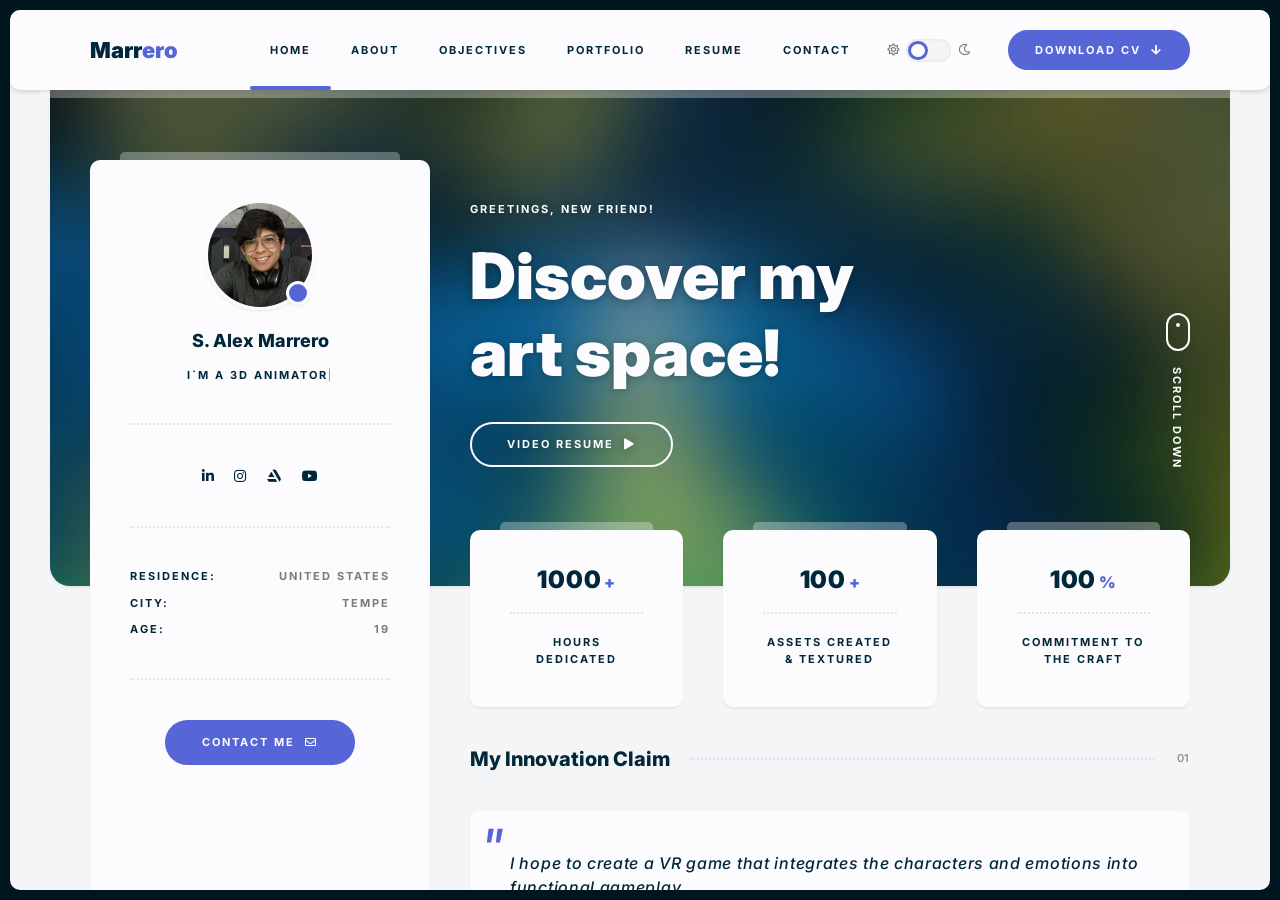
==== index.html @ 69f69efc "Update index.html" ====
<!DOCTYPE html>
<html lang="zxx">

<head>
  <meta charset="UTF-8">
  <meta name="viewport" content="width=device-width, initial-scale=1.0">
  <meta http-equiv="X-UA-Compatible" content="ie=edge">
  <!-- bootstrap css -->
  <link rel="stylesheet" href="css/plugins/bootstrap.min.css">
  <!-- locomotive scroll css -->
  <link rel="stylesheet" href="css/plugins/locomotive-scroll.css">
  <!-- swiper css -->
  <link rel="stylesheet" href="css/plugins/swiper.min.css">
  <!-- fancybox css -->
  <link rel="stylesheet" href="css/plugins/fancybox.min.css">
  <!-- font awesome css -->
  <link rel="stylesheet" href="css/plugins/font-awesome.min.css">
  <!-- trueman dark mode css <link rel="stylesheet" href="css/style-dark.css">-->
  <!-- trueman light mode css -->
  <link rel="stylesheet" href="css/style-light.css" id="trm-switch-style">
  <!-- Favicon -->
  <link rel="icon" type="image/x-icon" href="p/favicon.ico">
  <link rel="shortcut icon" type="image/x-icon" href="img/favicon.ico">
  <!-- page name -->
  <title>Alex Marrero | Game Art and Animation</title>
</head>

<body>

  <!-- app wrapper -->
  <div class="trm-app-frame">

    <!-- page preloader -->
    <div class="trm-preloader">
      <div class="trm-holder">
        <div class="preloader">
          <div></div>
          <div></div>
          <div></div>
          <div></div>
          <div></div>
          <div></div>
          <div></div>
          <div></div>
          <div></div>
          <div></div>
        </div>
      </div>
    </div>
    <!-- page preloader end -->

    <!-- change mode preloader -->
    <div class="trm-mode-swich-animation-frame">
      <div class="trm-mode-swich-animation">
        <i class="far fa-sun"></i>
        <div class="trm-horizon"></div>
        <i class="far fa-moon"></i>
      </div>
    </div>
    <!-- change mode preloader end -->

    <!-- scroll container -->
    <div id="trm-dynamic-content" class="trm-swup-animation">
      <div id="trm-scroll-container" class="trm-scroll-container" data-scroll-container style="opacity: 0">
        <div data-scroll-section id="content" class="trm-scroll-section">

          <div data-scroll data-scroll-repeat id="home-triger"></div>

          <!-- top bar -->
          <div class="trm-top-bar" data-scroll data-scroll-sticky data-scroll-target="#content" data-scroll-offset="-10">
            <div class="container">
              <div class="trm-left-side">
                <!-- logo -->
                <a href="#home-triger" data-scroll-to="#home-triger" data-scroll-offset="-10" class="trm-logo-frame">
                  <div class="trm-logo-text">Marr<span>ero</span></div>
                  <!--<img src="img/logo.svg" alt="Trueman"><== image logo-->
                </a>
                <!-- logo end -->
              </div>
              <div class="trm-right-side">

                <!-- menu -->
                <div class="trm-menu">
                  <nav>
                    <ul>
                      <li id="home-link" class="current-item">
                        <a href="#home-triger" data-scroll-to="#home-triger" data-scroll-offset="-10">Home</a>
                      </li>
                      <li id="about-link">
                        <a href="#about-triger" data-scroll-to="#about-triger" data-scroll-offset="-130">About</a>
                      </li>
                      <li id="objectives-link">
                        <a href="objectives-triger" data-scroll-to="#objectives-triger" data-scroll-offset="-130">Objectives</a>
                      </li>
                      <li id="portfolio-link">
                        <a href="#portfolio-triger" data-scroll-to="#portfolio-triger" data-scroll-offset="-130">Portfolio</a>
                        <ul>
                            <li><a href="recent.html">Recent Work</a></li>
                            <li><a href="modeling.html">Modeling</a></li>
                            <li><a href="animation.html">Animation</a></li>
                            <li><a href="sip.html">SIP</a></li>
                            <li><a href="miscellaneous.html">Personal Projects</a></li>
                        </ul>
                      </li>
                      <li id="resume-link">
                        <a href="#resume-triger" data-scroll-to="#resume-triger" data-scroll-offset="-130">Resume</a>
                      </li>
                      <li id="contact-link">
                        <a href="#contact-triger" data-scroll-to="#contact-triger" data-scroll-offset="-130">Contact</a>
                      </li>
                    </ul>
                  </nav>
                </div>
                <!-- menu end -->

                <!-- mode switcher place -->
                <div class="trm-mode-switcher-place"></div>
                <!-- mode switcher place end -->

                <!-- action button -->
                <a href="files\S. Alex Marrero CV.pdf" download class="trm-btn trm-btn-sm">Download cv <i class="fas fa-arrow-down"></i></a>
                <!-- action button end -->
              </div>
              <div class="trm-menu-btn"><span></span></div>
            </div>
          </div>
          <!-- top bar end -->

          <div class="trm-content-start">

            <!-- banner -->
            <div class="trm-banner" data-scroll data-scroll-direction="vertical" data-scroll-speed="-1">

              <!-- banner cover -->
              <img src="img/banner.jpg" alt="banner" class="trm-banner-cover" data-scroll data-scroll-direction="vertical" data-scroll-speed="-4">
              <!-- banner cover end -->
            
              <!-- banner content -->
              <div class="trm-banner-content trm-overlay">

                <div class="container" data-scroll data-scroll-direction="vertical" data-scroll-speed="1">
                  <div class="row">
                    <div class="col-lg-4"></div>
                    <div class="col-lg-8">

                      <!-- banner title -->
                      <div class="trm-banner-text">
                        <div class="trm-label trm-mb-20">Greetings, new friend!</div>
                        <h1 class="trm-mb-30">Discover my<br>art space!</h1>
                        <a data-fancybox href="https://www.youtube.com/watch?v=Mo_vRjtKgSI" class="trm-btn trm-btn-border">Video Resume <i class="fas fa-play"></i></a>
                      </div>
                      <!-- banner title end -->

                      <!-- scroll hint -->
                      <a href="#about-triger" data-scroll-to="#about-triger" data-scroll-offset="-130" class="trm-scroll-hint-frame">
                        <div class="trm-scroll-hint"></div>
                        <span class="trm-label">Scroll down</span>
                      </a>
                      <!-- scroll hint end -->

                    </div>
                  </div>
                </div>

              </div>
              <!-- banner content end -->

            </div>
            <!-- banner end -->

            <div class="container">
              <div class="row">
                <div class="col-lg-4">

                  <!-- main card -->
                  <div class="trm-main-card-frame trm-sidebar">
                    <div class="trm-main-card" data-scroll data-scroll-repeat data-scroll-sticky data-scroll-target="#content" data-scroll-offset="60">

                      <!-- card header -->
                      <div class="trm-mc-header">
                        <div class="trm-avatar-frame trm-mb-20">
                          <img class="trm-avatar" src="img/avatar.jpg" alt="Avatar">
                          <div class="trm-dot"></div>
                        </div>
                        <h5 class="trm-name trm-mb-15">S. Alex Marrero</h5>
                        <div class="trm-label">I`m a
                          <span class="trm-typed-text">
                            <!-- Words for rotation: js/main.js line 34 -->
                          </span>
                        </div>
                      </div>
                      <!-- card header end -->

                      <div class="trm-divider trm-mb-40 trm-mt-40"></div>

                      <!-- sidebar social -->
                      <div class="trm-social">
                        <a href="https://www.linkedin.com/in/sergio-a-marrero" target="_blank"><i class="fab fa-linkedin-in"></i></a>
                        <a href="https://instagram.com/solomanversai" target="_blank"><i class="fab fa-instagram"></i></a>
                        <a href="https://samc0425.artstation.com" target="_blank"><i class="fab fa-artstation"></i></a>
                        <a href="https://www.youtube.com/@S.AlexMarrero" target="_blank"><i class="fab fa-youtube"></i></a>
                      </div>
                      <!-- sidebar social end -->

                      <div class="trm-divider trm-mb-40 trm-mt-40"></div>

                      <!-- info -->
                      <ul class="trm-table trm-mb-20">
                        <!-- country -->
                        <li>
                          <div class="trm-label">Residence:</div>
                          <div class="trm-label trm-label-light">United States</div>
                        </li>
                        <!-- city -->
                        <li>
                          <div class="trm-label">City:</div>
                          <div class="trm-label trm-label-light">Tempe</div>
                        </li>
                        <!-- age -->
                        <li>
                          <div class="trm-label">Age:</div>
                          <div class="trm-label trm-label-light">19</div>
                        </li>
                      </ul>
                      <!-- info end -->

                      <div class="trm-divider trm-mb-40 trm-mt-40"></div>

                      <!-- action button -->
                      <div class="text-center">
                        <a data-fancybox href="#trm-order" class="trm-btn">Contact me <i class="far fa-envelope"></i></a>
                      </div>
                      <!-- action button end -->

                    </div>
                  </div>
                  <!-- main card end -->

                </div>
                <div class="col-lg-8">

                    <!-- content -->
                    <div class="trm-content" id="trm-content">

                        <div data-scroll data-scroll-repeat data-scroll-offset="500" id="about-triger"></div>

                        <!-- stats -->
                        <div class="row">
                            <div class="col-lg-4">

                                <!-- counter -->
                                <div class="trm-counter-up trm-scroll-animation" data-scroll data-scroll-offset="40">
                                    <div class="trm-counter-number"><span class="trm-counter">1000</span><span class="trm-counter-symbol">+</span></div>
                                    <div class="trm-divider trm-mb-20 trm-mt-20"></div>
                                    <div class="trm-label">Hours Dedicated</div>
                                </div>
                                <!-- counter end -->

                            </div>
                            <div class="col-lg-4">

                                <!-- counter -->
                                <div class="trm-counter-up trm-scroll-animation" data-scroll data-scroll-offset="40">
                                    <div class="trm-counter-number"><span class="trm-counter">100</span><span class="trm-counter-symbol">+</span></div>
                                    <div class="trm-divider trm-mb-20 trm-mt-20"></div>
                                    <div class="trm-label">Assets Created & Textured</div>
                                </div>
                                <!-- counter end -->

                            </div>
                            <div class="col-lg-4">

                                <!-- counter -->
                                <div class="trm-counter-up trm-scroll-animation" data-scroll data-scroll-offset="40">
                                    <div class="trm-counter-number"><span class="trm-counter">100</span><span class="trm-counter-symbol">%</span></div>
                                    <div class="trm-divider trm-mb-20 trm-mt-20"></div>
                                    <div class="trm-label">Commitment to the Craft</div>
                                </div>
                                <!-- counter end -->

                            </div>
                        </div>
                        <!-- stats end -->
                        <!-- text -->
                        <div class="row">
                            <div class="col-lg-12">

                                <!-- title -->
                                <h5 class="trm-mb-40 trm-title-with-divider">My Innovation Claim <span data-number="01"></span></h5>

                                <!-- quote -->
                                <blockquote class="trm-scroll-animation" data-scroll data-scroll-offset="40">
                                    I hope to create a VR game that integrates the characters and emotions into functional gameplay
                                </blockquote>
                                <!-- quote end -->

                            </div>
                        </div>
                        <!-- text end -->
                        <!-- video resume -->
                        <div class="row">
                            <div class="col-lg-12">

                                <!-- title -->
                                <h5 class="trm-mb-40 trm-mt-40 trm-title-with-divider">Video resume <span data-number="02"></span></h5>

                            </div>
                            <div class="col-lg-12">

                                <!-- video -->
                                <div class="trm-video trm-scroll-animation" data-scroll data-scroll-offset="40">
                                    <div class="trm-video-content trm-overlay">
                                        <img src="img/video.jpg" alt="video-cover">
                                        <div class="trm-button-puls"></div>
                                        <a data-fancybox href="https://www.youtube.com/watch?v=Mo_vRjtKgSI" class="trm-play-button"><i class="fas fa-play"></i></a>
                                    </div>
                                </div>
                                <!-- video end -->

                            </div>
                        </div>
                        <!-- video resume end -->
                        <!-- services -->
                        <div class="row">
                            <div class="col-lg-12">

                                <!-- title -->
                                <h5 class="trm-mb-40 trm-mt-40 trm-title-with-divider">What Drives Me<span data-number="03"></span></h5>

                            </div>
                            <div class="col-lg-6">

                                <!-- service -->
                                <div class="trm-service-icon-box trm-scroll-animation" data-scroll data-scroll-offset="40">
                                    <div class="trm-service-content">
                                        <div class="trm-icon">
                                            <img src="img/icons/icon-1.svg" alt="icon" class="trm-black-icon">
                                            <img src="img/icons/icon-1w.svg" alt="icon" class="trm-white-icon">
                                        </div>
                                        <h6 class="trm-mb-20">Attention to Detail</h6>
                                        <div class="trm-mb-20">Dedicated to crafting polished, high-quality art where even the smallest elements are considered to enhance immersion and believability.</div>
                                    </div>
                                </div>
                                <!-- service end -->

                            </div>
                            <div class="col-lg-6">

                                <!-- service -->
                                <div class="trm-service-icon-box trm-scroll-animation" data-scroll data-scroll-offset="40">
                                    <div class="trm-service-content">
                                        <div class="trm-icon">
                                            <img src="img/icons/icon-2.svg" alt="icon" class="trm-black-icon">
                                            <img src="img/icons/icon-2w.svg" alt="icon" class="trm-white-icon">
                                        </div>
                                        <h6 class="trm-mb-20">Creative Problem-Solving</h6>
                                        <div class="trm-mb-20">Passionate about finding innovative and efficient solutions to complex artistic and technical challenges in the pipeline.</div>
                                    </div>
                                </div>
                                <!-- service end -->

                            </div>
                            <div class="col-lg-6">

                                <!-- service -->
                                <div class="trm-service-icon-box trm-scroll-animation" data-scroll data-scroll-offset="40">
                                    <div class="trm-service-content">
                                        <div class="trm-icon">
                                            <img src="img/icons/icon-3.svg" alt="icon" class="trm-black-icon">
                                            <img src="img/icons/icon-3w.svg" alt="icon" class="trm-white-icon">
                                        </div>
                                        <h6 class="trm-mb-20">Collaborative Spirit</h6>
                                        <div class="trm-mb-20">Excelling in team-based environments where I can contribute my skills and learn from others to achieve a shared creative vision.</div>
                                    </div>
                                </div>
                                <!-- service end -->

                            </div>
                            <div class="col-lg-6">

                                <!-- service -->
                                <div class="trm-service-icon-box trm-scroll-animation" data-scroll data-scroll-offset="40">
                                    <div class="trm-service-content">
                                        <div class="trm-icon">
                                            <img src="img/icons/icon-4.svg" alt="icon" class="trm-black-icon">
                                            <img src="img/icons/icon-4w.svg" alt="icon" class="trm-white-icon">
                                        </div>
                                        <h6 class="trm-mb-20">Artistic Growth</h6>
                                        <div class="trm-mb-20">Committed to lifelong learning and pushing my creative boundaries through dedicated practice and embracing new challenges.</div>
                                    </div>
                                </div>
                                <!-- service end -->

                            </div>
                        </div>
                        <!-- services end -->

                        <div data-scroll data-scroll-repeat data-scroll-offset="500" id="portfolio-triger"></div>

                        <!-- portfolio -->
                        <div class="row">
                            <div class="col-lg-12">

                                <!-- title -->
                                <h5 class="trm-mb-40 trm-title-with-divider">Portfolio <span data-number="04"></span></h5>

                            </div>
                            <div class="col-lg-6">

                                <!-- portfolio item -->
                                <a data-fancybox="portfolio-gallery-001" href="img/portfolio/Motorcycle/1.jpg" data-caption="Motorcycle - Front View" class="trm-portfolio-item trm-scroll-animation" data-scroll data-scroll-offset="40"
                                   data-fancybox="portfolio-gallery-1"
                                   data-options='{"thumbs": false, "loop": false}'>
                                    <div class="trm-cover-frame">
                                        <img class="trm-cover" src="img/portfolio/Motorcycle/1.jpg" alt="Vehicle Project">
                                    </div>
                                    <div class="trm-item-description">
                                        <h6>Vehicle Project</h6>
                                        <div class="trm-zoom-icon">
                                            <i class="fas fa-search-plus"></i>
                                        </div>
                                    </div>
                                </a>

                                <!-- Hidden gallery images for this portfolio item -->
                                <div>
                                    <a data-fancybox="portfolio-gallery-001" href="img/portfolio/Motorcycle/2.jpg" data-caption="Motorcycle - Back View"></a>
                                    <a data-fancybox="portfolio-gallery-001" href="img/portfolio/Motorcycle/3.jpg" data-caption="Motorcycle - Top View"></a>
                                    <a data-fancybox="portfolio-gallery-001" href="img/portfolio/Motorcycle/4.jpg" data-caption="Motorcycle - Wireframe"></a>
                                    <a data-fancybox="portfolio-gallery-001" href="img/portfolio/Motorcycle/5.mp4" data-caption="Motorcycle - Render"></a>
                                    <a data-fancybox="portfolio-gallery-001" href="img/portfolio/Motorcycle/6.mp4" data-caption="Motorcycle - Timelapse"></a>
                                </div>
                                <!-- portfolio item end -->

                            </div>
                            <div class="col-lg-6">

                                <!-- portfolio item -->
                                <a data-fancybox="portfolio-gallery-002" href="img/portfolio/Monster Hunter/1.jpg" data-caption="Monster Hunter - Outdoors View" class="trm-portfolio-item trm-scroll-animation" data-scroll data-scroll-offset="40"
                                   data-fancybox="portfolio-gallery-002"
                                   data-options='{"thumbs": false, "loop": false}'>
                                    <div class="trm-cover-frame">
                                        <img class="trm-cover" src="img/portfolio/Monster Hunter/1.jpg" alt="Environment Project">
                                    </div>
                                    <div class="trm-item-description">
                                        <h6>Environment Project</h6>
                                        <div class="trm-zoom-icon">
                                            <i class="fas fa-search-plus"></i>
                                        </div>
                                    </div>
                                </a>

                                <!-- Hidden gallery images for this portfolio item -->
                                <div>
                                    <a data-fancybox="portfolio-gallery-002" href="img/portfolio/Monster Hunter/2.jpg" data-caption="Monster Hunter - Fireplace View"></a>
                                    <a data-fancybox="portfolio-gallery-002" href="img/portfolio/Monster Hunter/3.jpg" data-caption="Monster Hunter - Living Space View"></a>
                                    <a data-fancybox="portfolio-gallery-002" href="img/portfolio/Monster Hunter/4.jpg" data-caption="Monster Hunter - Angled View"></a>
                                    <a data-fancybox="portfolio-gallery-002" href="img/portfolio/Monster Hunter/5.jpg" data-caption="Monster Hunter - Outside View"></a>
                                    <a data-fancybox="portfolio-gallery-002" href="https://youtu.be/2qsUOH1IeXs" data-caption="Monster Hunter - Playblast"></a>
                                    <a data-fancybox="portfolio-gallery-002" href="https://youtu.be/a-WnvOfP9zo" data-caption="Monster Hunter - Rough Render"></a>
                                </div>
                                <!-- portfolio item end -->

                            </div>
                            <div class="col-lg-6">

                                <!-- portfolio item -->
                                <a data-fancybox="portfolio-gallery-003" href="img/portfolio/Character/1.jpg" data-caption="Avalon - T Pose" class="trm-portfolio-item trm-scroll-animation" data-scroll data-scroll-offset="40"
                                   data-fancybox="portfolio-gallery-003"
                                   data-options='{"thumbs": false, "loop": false}'>
                                    <div class="trm-cover-frame">
                                        <img class="trm-cover" src="img/portfolio/Character/1.jpg" alt="Avalon">
                                    </div>
                                    <div class="trm-item-description">
                                        <h6>Character Project</h6>
                                        <div class="trm-zoom-icon">
                                            <i class="fas fa-search-plus"></i>
                                        </div>
                                    </div>
                                </a>

                                <!-- Hidden gallery images for this portfolio item -->
                                <div>
                                    <a data-fancybox="portfolio-gallery-003" href="img/portfolio/Character/2.jpg" data-caption="Avalon - T Pose w/o Clothes"></a>
                                    <a data-fancybox="portfolio-gallery-003" href="img/portfolio/Character/3.jpg" data-caption="Avalon - Angle Shot"></a>
                                    <a data-fancybox="portfolio-gallery-003" href="img/portfolio/Character/4.jpg" data-caption="Avalon - Side Shot"></a>
                                    <a data-fancybox="portfolio-gallery-003" href="img/portfolio/Character/5.jpg" data-caption="Avalon - Front Shot"></a>
                                    <a data-fancybox="portfolio-gallery-003" href="img/portfolio/Character/6.jpg" data-caption="Avalon - T Pose Retexture"></a>
                                    <a data-fancybox="portfolio-gallery-003" href="img/portfolio/Character/7.jpg" data-caption="Avalon - T Pose w/o Clothes Retexture"></a>
                                    <a data-fancybox="portfolio-gallery-003" href="https://youtu.be/8vo1deGjWvE" data-caption="Avalon - Turn Table"></a>
                                    <a data-fancybox="portfolio-gallery-003" href="https://youtu.be/IEBrSDcebfQ" data-caption="Avalon - Topology Turn Table"></a>
                                </div>
                                <!-- portfolio item end -->

                            </div>
                            <div class="col-lg-6">

                                <!-- portfolio item -->
                                <a data-fancybox="portfolio-gallery-004" href="img/portfolio/Stairway/1.jpg" data-caption="Stairway - Final Product" class="trm-portfolio-item trm-scroll-animation" data-scroll data-scroll-offset="40"
                                   data-fancybox="portfolio-gallery-004"
                                   data-options='{"thumbs": false, "loop": false}'>
                                    <div class="trm-cover-frame">
                                        <img class="trm-cover" src="img/portfolio/Stairway/1.jpg" alt="Stairway">
                                    </div>
                                    <div class="trm-item-description">
                                        <h6>VFX Simulation Project</h6>
                                        <div class="trm-zoom-icon">
                                            <i class="fas fa-search-plus"></i>
                                        </div>
                                    </div>
                                </a>

                                <!-- Hidden gallery images for this portfolio item -->
                                <div>
                                    <a data-fancybox="portfolio-gallery-004" href="img/portfolio/Stairway/2.jpg" data-caption="Stairway - Unedited "></a>
                                    <a data-fancybox="portfolio-gallery-004" href="img/portfolio/Stairway/3.jpg" data-caption="Stairway - Behind the Scenes"></a>
                                    <a data-fancybox="portfolio-gallery-004" href="img/portfolio/Stairway/4.mp4" data-caption="Stairway - Cloud Simulation"></a>
                                </div>
                                <!-- portfolio item end -->

                                <!-- View More Button -->
                                <div class="col-lg-12 text-right trm-mb-20">
                                    <a href="recent.html" class="trm-btn">View Recent Portfolio <i class="fas fa-arrow-right"></i></a>
                                </div>
                                <!-- View More Button end -->
                            </div>
                        </div>
                        <!-- portfolio end -->

                        <div data-scroll data-scroll-repeat data-scroll-offset="500" id="resume-triger"></div>

                        <!-- skills -->
                        <div class="row">
                            <div class="col-lg-12">

                                <!-- title -->
                                <h5 class="trm-mb-40 trm-title-with-divider">Software skills<span data-number="05"></span></h5>

                            </div>
                            <div class="col-lg-6">

                                <div class="trm-skill-card trm-scroll-animation" data-scroll data-scroll-offset="40">
                                    <div class="trm-mb-40">
                                        <div class="trm-skill-header">
                                            <h6 class="trm-mb-15">Maya</h6>
                                            <span class="trm-label trm-label-light">80%</span>
                                        </div>
                                        <div class="trm-progressbar-frame">
                                            <div class="trm-progressbar p80"></div>
                                        </div>
                                    </div>
                                    <div>
                                        <div class="trm-skill-header">
                                            <h6 class="trm-mb-15">Max</h6>
                                            <span class="trm-label trm-label-light">60%</span>
                                        </div>
                                        <div class="trm-progressbar-frame">
                                            <div class="trm-progressbar p60"></div>
                                        </div>
                                    </div>
                                </div>

                            </div>
                            <div class="col-lg-6">

                                <div class="trm-skill-card trm-scroll-animation" data-scroll data-scroll-offset="40">
                                    <div class="trm-mb-40">
                                        <div class="trm-skill-header">
                                            <h6 class="trm-mb-15">ZBrush</h6>
                                            <span class="trm-label trm-label-light">70%</span>
                                        </div>
                                        <div class="trm-progressbar-frame">
                                            <div class="trm-progressbar p70"></div>
                                        </div>
                                    </div>
                                    <div>
                                        <div class="trm-skill-header">
                                            <h6 class="trm-mb-15">Substance Painter</h6>
                                            <span class="trm-label trm-label-light">10%</span>
                                        </div>
                                        <div class="trm-progressbar-frame">
                                            <div class="trm-progressbar p10"></div>
                                        </div>
                                    </div>
                                </div>

                            </div>
                        </div>
                        <!-- skills end -->
                        <!-- skills -->
                        <div class="row">
                            <div class="col-lg-12">

                                <!-- title -->
                                <h5 class="trm-mb-40 trm-title-with-divider">Technical Skills<span data-number="06"></span></h5>

                            </div>
                            <div class="col-lg-6">

                                <div class="trm-skill-card trm-scroll-animation" data-scroll data-scroll-offset="40">
                                    <div class="trm-mb-40">
                                        <div class="trm-skill-header">
                                            <h6 class="trm-mb-15">3D Modeling and Sculpting</h6>
                                            <span class="trm-label trm-label-light">80%</span>
                                        </div>
                                        <div class="trm-progressbar-frame">
                                            <div class="trm-progressbar p80"></div>
                                        </div>
                                    </div>
                                    <div class="trm-mb-40">
                                        <div class="trm-skill-header">
                                            <h6 class="trm-mb-15">2D Art and Animation</h6>
                                            <span class="trm-label trm-label-light">50%</span>
                                        </div>
                                        <div class="trm-progressbar-frame">
                                            <div class="trm-progressbar p50"></div>
                                        </div>
                                    </div>
                                    <div>
                                        <div class="trm-skill-header">
                                            <h6 class="trm-mb-15">Texturing and Material Creation</h6>
                                            <span class="trm-label trm-label-light">80%</span>
                                        </div>
                                        <div class="trm-progressbar-frame">
                                            <div class="trm-progressbar p80"></div>
                                        </div>
                                    </div>
                                </div>

                            </div>
                            <div class="col-lg-6">

                                <div class="trm-skill-card trm-scroll-animation" data-scroll data-scroll-offset="40">
                                    <div class="trm-mb-40">
                                        <div class="trm-skill-header">
                                            <h6 class="trm-mb-15">Character Design</h6>
                                            <span class="trm-label trm-label-light">70%</span>
                                        </div>
                                        <div class="trm-progressbar-frame">
                                            <div class="trm-progressbar p70"></div>
                                        </div>
                                    </div>
                                    <div class="trm-mb-40">
                                        <div class="trm-skill-header">
                                            <h6 class="trm-mb-15">Environment Design</h6>
                                            <span class="trm-label trm-label-light">70%</span>
                                        </div>
                                        <div class="trm-progressbar-frame">
                                            <div class="trm-progressbar p70"></div>
                                        </div>
                                    </div>
                                    <div>
                                        <div class="trm-skill-header">
                                            <h6 class="trm-mb-15">Game Engines Knowledge</h6>
                                            <span class="trm-label trm-label-light">30%</span>
                                        </div>
                                        <div class="trm-progressbar-frame">
                                            <div class="trm-progressbar p30"></div>
                                        </div>
                                    </div>
                                </div>

                            </div>
                        </div>
                        <!-- skills end -->
                        <!-- history -->
                        <div class="row">
                            <div class="col-lg-12">

                                <!-- title -->
                                <h5 class="trm-mb-40 trm-title-with-divider">Experience <span data-number="07"></span></h5>

                            </div>
                            <div class="col-lg-6">

                                <!-- timeline -->
                                <div class="trm-timeline">
                                    <div class="trm-timeline-item trm-scroll-animation" data-scroll data-scroll-offset="40">
                                        <div class="trm-timeline-mark-light"></div>
                                        <div class="trm-timeline-mark"></div>
                                        <div class="trm-a trm-timeline-content">
                                            <div class="trm-card-header">
                                                <div class="trm-left-side">
                                                    <h6 class="trm-mb-15">University of Advancing Technology</h6>
                                                    <div class="trm-text-sm trm-accent-color trm-mb-15"><i>Sept 2024 - Present</i></div>
                                                </div>
                                            </div>
                                            <div class="trm-mb-20">At UAT, I developed my artistic skills in a hands-on, project-based environment that felt like a real game studio. I learned industry-standard pipelines for 3D modeling, texturing, and animation while working with professional software.</div>
                                            <!--<a data-fancybox href="files/diploma.jpg" class="trm-label trm-label-color">Diploma <i class="fas fa-arrow-right"></i></a>-->
                                        </div>
                                    </div>

                                    <div class="trm-timeline-item trm-scroll-animation" data-scroll data-scroll-offset="40">
                                        <div class="trm-timeline-mark-light"></div>
                                        <div class="trm-timeline-mark"></div>
                                        <div class="trm-a trm-timeline-content">
                                            <div class="trm-card-header">
                                                <div class="trm-left-side">
                                                    <h6 class="trm-mb-15">East Valley Institue of Technology</h6>
                                                    <div class="trm-text-sm trm-accent-color trm-mb-15"><i>Aug 2022 - May 2024</i></div>
                                                </div>
                                            </div>
                                            <div class="trm-mb-20">I chose EVIT for its hands-on, career-focused training in a small-school environment. The programs are taught by instructors with real-world experience, preparing me directly for a high-demand job.</div>
                                            <a data-fancybox href="files/evitdiploma.jpg" class="trm-label trm-label-color">Diploma <i class="fas fa-arrow-right"></i></a>
                                        </div>

                                    </div>

                                </div>
                                <!-- timeline end -->
                            </div>
                            <div class="col-lg-6">
                                <div class="trm-timeline">
                                    <div class="trm-timeline-item trm-scroll-animation" data-scroll data-scroll-offset="40">
                                        <div class="trm-timeline-mark-light"></div>
                                        <div class="trm-timeline-mark"></div>
                                        <div class="trm-a trm-timeline-content">
                                            <div class="trm-card-header">
                                                <div class="trm-left-side">
                                                    <h6 class="trm-mb-15">Collaborative Animation Project</h6>
                                                    <!--<div class="trm-text-sm trm-accent-color trm-mb-15"><i>jan 2018 - may 2020</i></div>-->
                                                </div>
                                            </div>
                                            <div>Worked with a group of 4 students to create a 5 minute animation for the final exam at EVIT, presenting it to the entire class.</div>
                                        </div>
                                    </div>

                                    <div class="trm-timeline-item trm-scroll-animation" data-scroll data-scroll-offset="40">
                                        <div class="trm-timeline-mark-light"></div>
                                        <div class="trm-timeline-mark"></div>
                                        <div class="trm-a trm-timeline-content">
                                            <div class="trm-card-header">
                                                <div class="trm-left-side">
                                                    <h6 class="trm-mb-15">The Provost Challenge</h6>
                                                    <!--<div class="trm-text-sm trm-accent-color trm-mb-15"><i>jan 2018 - may 2020</i></div>-->
                                                </div>
                                            </div>
                                            <div>Designed engaging gameplay and narrative elements to explore Max’s origins and unique connection to the university’s community.</div>
                                        </div>
                                    </div>

                                    <div class="trm-timeline-item trm-scroll-animation" data-scroll data-scroll-offset="40">
                                        <div class="trm-timeline-mark-light"></div>
                                        <div class="trm-timeline-mark"></div>
                                        <div class="trm-a trm-timeline-content">
                                            <div class="trm-card-header">
                                                <div class="trm-left-side">
                                                    <h6 class="trm-mb-15">Country Club Short Film</h6>
                                                    <!--<div class="trm-text-sm trm-accent-color trm-mb-15"><i>jan 2018 - may 2020</i></div>-->
                                                </div>
                                            </div>
                                            <div>Gained hands-on experience in camera composition and learnedtechniques for manipulating audience perception, enhancing theoverall visual narrative and scene composition.</div>
                                        </div>

                                    </div>

                                </div>
                            </div>
                        </div>
                        <!-- history end -->
                        <!-- testimonials -->
                        <div class="row">
                            <div class="col-lg-12">

                                <!-- title -->
                                <h5 class="trm-mb-40 trm-title-with-divider">Testimonials <span data-number="08"></span></h5>

                            </div>
                            <div class="col-lg-12">

                                <!-- testimonials slider -->
                                <div class="swiper-container trm-testimonials-slider trm-scroll-animation" data-scroll data-scroll-offset="40">
                                    <div class="swiper-wrapper">
                                        <div class="swiper-slide">

                                            <div class="trm-testimonial-card" data-swiper-parallax data-swiper-parallax-scale=".8" data-swiper-parallax-opacity="0" data-swiper-parallax-duration="800">
                                                <div class="trm-testimonial-author">
                                                    <img src="img/testimonials/1.jpg" alt="Client">
                                                    <h6 class="trm-mb-15">Jorge Portillio</h6>
                                                    <div class="trm-text-sm trm-accent-color"><i>UAT Professor</i></div>
                                                </div>
                                                <div class="trm-testimonial-text">
                                                    <p>"When I first saw your work I thought for sure you pulled a model from somewhere from the internet that I even tried finding it but I couldn't... I mean you even went above and beyond and labelled your parts in the heirachy so I thought that it was a dead giveaway since nobody does that."</p>
                                                </div>
                                            </div>

                                        </div>
                                        <div class="swiper-slide">

                                            <div class="trm-testimonial-card" data-swiper-parallax data-swiper-parallax-scale=".8" data-swiper-parallax-opacity="0" data-swiper-parallax-duration="800">
                                                <div class="trm-testimonial-author">
                                                    <img src="img/testimonials/2.jpg" alt="Client">
                                                    <h6 class="trm-mb-15">Halley Varga</h6>
                                                    <div class="trm-text-sm trm-accent-color"><i>EVIT Professor</i></div>
                                                </div>
                                                <div class="trm-testimonial-text">
                                                    <p>"If I'm going to be honest with you, you're probably in the Top 10 best students I've had in my entire time teaching here... The stuff you make could legitimately be sold on Sketchfab or other websites. Thats how good it is"</p>
                                                </div>
                                            </div>

                                        </div>
                                        <div class="swiper-slide">

                                            <div class="trm-testimonial-card" data-swiper-parallax data-swiper-parallax-scale=".8" data-swiper-parallax-opacity="0" data-swiper-parallax-duration="800">
                                                <div class="trm-testimonial-author">
                                                    <img src="img/testimonials/3.jpg" alt="Client">
                                                    <h6 class="trm-mb-15">Sinai Arisbet Marrero</h6>
                                                    <div class="trm-text-sm trm-accent-color"><i>CCA Alumni</i></div>
                                                </div>
                                                <div class="trm-testimonial-text">
                                                    <p>"Alex is a talented, hardworking individual whose work ethic and drive is present in all of his work and portfolio. Seeing his improvement through all of the years I’ve known him has been truly inspirational and I am glad to be able to know someone of his character."</p>
                                                </div>
                                            </div>

                                        </div>
                                    </div>

                                    <div class="trm-slider-navigation">
                                        <div class="trm-testimonials-slider-prev trm-btn trm-btn-circle"><i class="fas fa-arrow-left"></i></div>
                                        <div class="trm-testimonials-slider-next trm-btn trm-btn-circle"><i class="fas fa-arrow-right"></i></div>
                                    </div>

                                </div>
                                <!-- testimonials slider end -->

                            </div>
                        </div>
                        <!-- testimonials end -->

                        <div data-scroll data-scroll-repeat data-scroll-offset="500" id="contact-triger"></div>

                        <!-- contact -->
                        <div class="row">
                            <div class="col-lg-12">

                                <!-- title -->
                                <h5 class="trm-mb-40 trm-title-with-divider">Contact <span data-number="09"></span></h5>

                            </div>
                            <div class="col-lg-6">

                                <!-- contact card -->
                                <div class="trm-service-icon-box trm-scroll-animation" data-scroll data-scroll-offset="40">
                                    <div class="trm-service-content">
                                        <div class="trm-icon">
                                            <img src="img/icons/icon-5.svg" alt="icon" class="trm-black-icon">
                                            <img src="img/icons/icon-5w.svg" alt="icon" class="trm-white-icon">
                                        </div>
                                        <h6 class="trm-mb-20">Call</h6>
                                        <div class="trm-mb-15"><span class="trm-label">Personal:</span> <span class="trm-text-sm">+1 (480) 414 0972</span></div>
                                    </div>
                                </div>
                                <!-- contact card end -->

                            </div>
                            <div class="col-lg-6">

                                <!-- contact card -->
                                <div class="trm-service-icon-box trm-scroll-animation" data-scroll data-scroll-offset="40">
                                    <div class="trm-service-content">
                                        <div class="trm-icon">
                                            <img src="img/icons/icon-6.svg" alt="icon" class="trm-black-icon">
                                            <img src="img/icons/icon-6w.svg" alt="icon" class="trm-white-icon">
                                        </div>
                                        <h6 class="trm-mb-20">Write</h6>
                                        <div class="trm-mb-15"><span class="trm-label">Email:</span> <span class="trm-text-sm">sergiomarrero0425@gmail.com</span></div>
                                        <div><span class="trm-label">Instagram:</span> <span class="trm-text-sm">@solomanversai</span></div>
                                    </div>
                                </div>
                                <!-- contact card end -->

                            </div>
                        </div>
                        <!-- contact end -->
                        <!-- contact form -->
                        <div class="row">
                            <div class="col-lg-12">

                                <!-- title -->
                                <h5 class="trm-mb-40 trm-title-with-divider">Get in touch <span data-number="10"></span></h5>

                            </div>
                            <div class="col-lg-12">

                                <div class="trm-contact-card">
                                    <form id="contact-form" action="https://formspree.io/f/xyzbwjqg" method="POST">
                                        <input type="text" name="name" placeholder="Name" required>
                                        <input type="email" name="email" placeholder="Email" required>
                                        <textarea name="message" rows="6" placeholder="Message" required></textarea>
                                        <div class="trm-form-bottom">
                                            <button type="submit" class="trm-btn">Send <i class="fas fa-arrow-right"></i></button>
                                            <div class="trm-text-sm">* I promise the confidentiality of your personal information</div>
                                        </div>
                                        <div id="form-message" style="display:none; margin-top: 15px; padding: 10px; border-radius: 5px;"></div>
                                    </form>
                                    <script>
                                        document.getElementById('contact-form').addEventListener('submit', function (e) {
                                            e.preventDefault();

                                            const formData = new FormData(this);
                                            const submitBtn = this.querySelector('button[type="submit"]');
                                            const messageDiv = document.getElementById('form-message');

                                            // Show loading state
                                            submitBtn.innerHTML = 'Sending... <i class="fas fa-spinner fa-spin"></i>';
                                            submitBtn.disabled = true;

                                            fetch(this.action, {
                                                method: 'POST',
                                                body: formData,
                                                headers: {
                                                    'Accept': 'application/json'
                                                }
                                            })
                                                .then(response => {
                                                    messageDiv.style.display = 'block';
                                                    if (response.ok) {
                                                        messageDiv.style.color = 'green';
                                                        messageDiv.style.backgroundColor = '#f0f9f0';
                                                        messageDiv.textContent = '✅ Thank you! Your message has been sent successfully.';
                                                        this.reset();
                                                    } else {
                                                        throw new Error('Form submission failed');
                                                    }
                                                })
                                                .catch(error => {
                                                    messageDiv.style.display = 'block';
                                                    messageDiv.style.color = 'red';
                                                    messageDiv.style.backgroundColor = '#fdf0f0';
                                                    messageDiv.textContent = '❌ Sorry, there was an error. Please try again.';
                                                })
                                                .finally(() => {
                                                    submitBtn.innerHTML = 'Send <i class="fas fa-arrow-right"></i>';
                                                    submitBtn.disabled = false;

                                                    setTimeout(() => {
                                                        messageDiv.style.display = 'none';
                                                    }, 5000);
                                                });
                                        });
                                    </script>
                                </div>

                            </div>
                        </div>
                        <!-- contact form end -->

                        <div class="trm-divider trm-mt-40 trm-mb-40"></div>

                        <!-- footer -->
                        <footer class="trm-scroll-animation" data-scroll data-scroll-offset="50">
                            <div class="trm-label">© 2021 All Rights Reserved.</div>
                            <div class="trm-label">Designed by: <a href="https://themeforest.net/user/millerdigitaldesign/portfolio?ref=MillerDigitalDesign" target="_blank">Nazar Miller</a></div>
                        </footer>
                        <!-- footer end -->

                    </div>
                    <!-- content end -->
                    <!-- popup -->
                    <div id="trm-order" class="trm-order">
                        <div class="trm-popup-content">

                            <img src="img/popup.jpg" alt="photo">

                            <div class="trm-popup-form-frame">
                                <h5 class="trm-mb-40">Write me a message</h5>
                                <form id="popup-contact-form" action="https://formspree.io/f/xyzbwjqg" method="POST">
                                    <input type="text" name="name" placeholder="Name" required>
                                    <input type="email" name="email" placeholder="Email" required>
                                    <textarea name="message" rows="6" placeholder="Message" required></textarea>
                                    <button type="submit" class="trm-btn">Send <i class="fas fa-arrow-right"></i></button>
                                </form>

                                <script>

                                    document.getElementById('popup-contact-form').addEventListener('submit', function (e) {
                                        e.preventDefault();

                                        const formData = new FormData(this);
                                        const submitBtn = this.querySelector('button[type="submit"]');
                                        const messageDiv = document.getElementById('popup-form-message');

                                        const originalText = submitBtn.innerHTML;
                                        submitBtn.innerHTML = 'Sending... <i class="fas fa-spinner fa-spin"></i>';
                                        submitBtn.disabled = true;

                                        fetch(this.action, {
                                            method: 'POST',
                                            body: formData,
                                            headers: {
                                                'Accept': 'application/json'
                                            }
                                        })
                                            .then(response => {
                                                messageDiv.style.display = 'block';
                                                if (response.ok) {
                                                    messageDiv.style.color = 'green';
                                                    messageDiv.style.backgroundColor = '#f0f9f0';
                                                    messageDiv.textContent = '✅ Thank you! Your message has been sent successfully.';
                                                    this.reset();

                                                    // Close popup after 2 seconds on success
                                                    setTimeout(() => {
                                                        $.fancybox.close();
                                                    }, 2000);
                                                } else {
                                                    throw new Error('Form submission failed');
                                                }
                                            })
                                            .catch(error => {
                                                messageDiv.style.display = 'block';
                                                messageDiv.style.color = 'red';
                                                messageDiv.style.backgroundColor = '#fdf0f0';
                                                messageDiv.textContent = '❌ Sorry, there was an error. Please try again.';
                                            })
                                            .finally(() => {
                                                submitBtn.innerHTML = originalText;
                                                submitBtn.disabled = false;

                                                // Hide message after 5 seconds (only if not closing)
                                                setTimeout(() => {
                                                    if (messageDiv.style.display !== 'none') {
                                                        messageDiv.style.display = 'none';
                                                    }
                                                }, 5000);
                                            });
                                    });
                                </script>
                                <div class="trm-text-sm trm-mt-20">* I promise the confidentiality of your personal information</div>
                                <div id="popup-form-message" style="display:none; margin-top: 15px; padding: 10px; border-radius: 5px;"></div>
                            </div>

                        </div>
                    </div>
                    <!-- popup end -->

                </div>
              </div>
            </div>

          </div>

        </div>
      </div>
    </div>
    <!-- scroll container end -->

    <!-- mode switcher -->
    <div class="trm-hidden-switcher">
      <div class="trm-mode-switcher">
        <i class="far fa-sun"></i>
        <input class="tgl tgl-light" id="trm-swich" type="checkbox">
        <label class="trm-swich" for="trm-swich"></label>
        <i class="far fa-moon"></i>
      </div>
    </div>
    <!-- mode switcher end -->

  </div>
  <!-- app wrapper end -->

  <!-- jquery js -->
  <script src="js/plugins/jquery.min.js"></script>
  <!-- swup js -->
  <script src="js/plugins/swup.min.js"></script>
  <!-- locomotive scroll js -->
  <script src="js/plugins/locomotive-scroll.js"></script>
  <!-- typing js -->
  <script src="js/plugins/typing.js"></script>
  <!-- fancybox js -->
  <script src="js/plugins/fancybox.min.js"></script>
  <!-- swiper js -->
  <script src="js/plugins/swiper.min.js"></script>
  <!-- trueman js -->
  <script src="js/main.js"></script>

</body>

</html>
---- css/plugins/locomotive-scroll.css ----
/*! locomotive-scroll v4.1.1 | MIT License | https://github.com/locomotivemtl/locomotive-scroll */
html.has-scroll-smooth {
  overflow: hidden;
}

html.has-scroll-dragging {
  -webkit-user-select: none;
  -moz-user-select: none;
  -ms-user-select: none;
  user-select: none;
}

.has-scroll-smooth body {
  overflow: hidden;
}

.has-scroll-smooth [data-scroll-container] {
  min-height: 100vh;
}

[data-scroll-direction="horizontal"] [data-scroll-container] {
  height: 100vh;
  display: inline-block;
  white-space: nowrap;
}

[data-scroll-direction="horizontal"] [data-scroll-section] {
  display: inline-block;
  vertical-align: top;
  white-space: nowrap;
  height: 100%;
}

.c-scrollbar {
  position: absolute;
  right: 0;
  top: 0;
  width: 11px;
  height: 100%;
  transform-origin: center right;
  transition: transform 0.3s, opacity 0.3s;
  opacity: 0;
}

.c-scrollbar:hover {
  transform: scaleX(1);
}

.c-scrollbar:hover, .has-scroll-scrolling .c-scrollbar, .has-scroll-dragging .c-scrollbar {
  opacity: 1;
}

[data-scroll-direction="horizontal"] .c-scrollbar {
  width: 100%;
  height: 10px;
  top: auto;
  bottom: 0;
  transform: scaleY(1);
}

[data-scroll-direction="horizontal"] .c-scrollbar:hover {
  transform: scaleY(1);
}

.c-scrollbar_thumb {
  position: absolute;
  top: 0;
  right: 0;
  background-color: black;
  opacity: 0.5;
  width: 7px;
  border-radius: 10px;
  margin: 2px;
  cursor: -webkit-grab;
  cursor: grab;
}

.has-scroll-dragging .c-scrollbar_thumb {
  cursor: -webkit-grabbing;
  cursor: grabbing;
}

[data-scroll-direction="horizontal"] .c-scrollbar_thumb {
  right: auto;
  bottom: 0;
}
---- css/style-dark.css ----
@charset "UTF-8";
/* -------------------------------------------

Name: 		Trueman
Version:  1.0
Author:		Nazar Miller (millerDigitalDesign)
Portfolio:  https://themeforest.net/user/millerdigitaldesign/portfolio?ref=MillerDigitalDesign

p.s. I am available for Freelance hire (UI design, web development). mail: miller.themes@gmail.com

------------------------------------------- */
/*--------------------------------------------

1. common
      - fonts
      - typography
      - button
      - form
      - scroll animation
      - page transition
      - spaces
2. frame
      - preloader
      - app marcup
      - top bar
      - menu
      - mobile menu button
      - mode switcher
3. content
      - banner
      - main card
      - counters
      - video
      - icon box
      - skills
      - portfolio
      - price
      - testimonials
      - timeline
      - contact form
      - blog
      - pagination
      - subscribe
      - footer
      - popup
4. custom
      - fancybox
      - locomotive scroll

--------------------------------------------*/
@import url("https://fonts.googleapis.com/css2?family=Inter:wght@100;200;300;400;500;600;700;800;900&display=swap");
.trm-black-icon {
  display: none; }

.trm-white-icon {
  opacity: .4; }

.trm-logo-text {
  color: #fcfcfe; }

/***************************

preloader

***************************/
.trm-preloader {
  width: 100%;
  height: 100vh;
  position: fixed;
  top: 0;
  left: 0;
  display: flex;
  justify-content: center;
  align-items: center;
  opacity: 0;
  transition: 0.6s ease-in-out; }

.preloader {
  /* size */
  width: 45px;
  height: 45px;
  position: absolute;
  left: 50%;
  top: 50%;
  transform: translateX(-50%) translateY(-50%);
  animation: rotatePreloader 1.5s infinite ease-in; }

@keyframes rotatePreloader {
  0% {
    transform: translateX(-50%) translateY(-50%) rotateZ(0deg); }
  100% {
    transform: translateX(-50%) translateY(-50%) rotateZ(-360deg); } }
.preloader div {
  position: absolute;
  width: 100%;
  height: 100%;
  opacity: 0; }

.preloader div:before {
  content: "";
  position: absolute;
  left: 50%;
  top: 0;
  width: 12%;
  height: 12%;
  background-color: #dedee0;
  transform: translateX(-50%);
  border-radius: 50%; }

.preloader div:nth-child(1) {
  transform: rotateZ(0deg);
  animation: rotateCircle1 1.5s infinite linear;
  z-index: 9; }

@keyframes rotateCircle1 {
  0% {
    opacity: 0; }
  0% {
    opacity: 1;
    transform: rotateZ(36deg); }
  7% {
    transform: rotateZ(0deg); }
  57% {
    transform: rotateZ(0deg); }
  100% {
    transform: rotateZ(-324deg);
    opacity: 1; } }
.preloader div:nth-child(2) {
  transform: rotateZ(36deg);
  animation: rotateCircle2 1.5s infinite linear;
  z-index: 8; }

@keyframes rotateCircle2 {
  5% {
    opacity: 0; }
  5.0001% {
    opacity: 1;
    transform: rotateZ(0deg); }
  12% {
    transform: rotateZ(-36deg); }
  62% {
    transform: rotateZ(-36deg); }
  100% {
    transform: rotateZ(-324deg);
    opacity: 1; } }
.preloader div:nth-child(3) {
  transform: rotateZ(72deg);
  animation: rotateCircle3 1.5s infinite linear;
  z-index: 7; }

@keyframes rotateCircle3 {
  10% {
    opacity: 0; }
  10.0002% {
    opacity: 1;
    transform: rotateZ(-36deg); }
  17% {
    transform: rotateZ(-72deg); }
  67% {
    transform: rotateZ(-72deg); }
  100% {
    transform: rotateZ(-324deg);
    opacity: 1; } }
.preloader div:nth-child(4) {
  transform: rotateZ(108deg);
  animation: rotateCircle4 1.5s infinite linear;
  z-index: 6; }

@keyframes rotateCircle4 {
  15% {
    opacity: 0; }
  15.0003% {
    opacity: 1;
    transform: rotateZ(-72deg); }
  22% {
    transform: rotateZ(-108deg); }
  72% {
    transform: rotateZ(-108deg); }
  100% {
    transform: rotateZ(-324deg);
    opacity: 1; } }
.preloader div:nth-child(5) {
  transform: rotateZ(144deg);
  animation: rotateCircle5 1.5s infinite linear;
  z-index: 5; }

@keyframes rotateCircle5 {
  20% {
    opacity: 0; }
  20.0004% {
    opacity: 1;
    transform: rotateZ(-108deg); }
  27% {
    transform: rotateZ(-144deg); }
  77% {
    transform: rotateZ(-144deg); }
  100% {
    transform: rotateZ(-324deg);
    opacity: 1; } }
.preloader div:nth-child(6) {
  transform: rotateZ(180deg);
  animation: rotateCircle6 1.5s infinite linear;
  z-index: 4; }

@keyframes rotateCircle6 {
  25% {
    opacity: 0; }
  25.0005% {
    opacity: 1;
    transform: rotateZ(-144deg); }
  32% {
    transform: rotateZ(-180deg); }
  82% {
    transform: rotateZ(-180deg); }
  100% {
    transform: rotateZ(-324deg);
    opacity: 1; } }
.preloader div:nth-child(7) {
  transform: rotateZ(216deg);
  animation: rotateCircle7 1.5s infinite linear;
  z-index: 3; }

@keyframes rotateCircle7 {
  30% {
    opacity: 0; }
  30.0006% {
    opacity: 1;
    transform: rotateZ(-180deg); }
  37% {
    transform: rotateZ(-216deg); }
  87% {
    transform: rotateZ(-216deg); }
  100% {
    transform: rotateZ(-324deg);
    opacity: 1; } }
.preloader div:nth-child(8) {
  transform: rotateZ(252deg);
  animation: rotateCircle8 1.5s infinite linear;
  z-index: 2; }

@keyframes rotateCircle8 {
  35% {
    opacity: 0; }
  35.0007% {
    opacity: 1;
    transform: rotateZ(-216deg); }
  42% {
    transform: rotateZ(-252deg); }
  92% {
    transform: rotateZ(-252deg); }
  100% {
    transform: rotateZ(-324deg);
    opacity: 1; } }
.preloader div:nth-child(9) {
  transform: rotateZ(288deg);
  animation: rotateCircle9 1.5s infinite linear;
  z-index: 1; }

@keyframes rotateCircle9 {
  40% {
    opacity: 0; }
  40.0008% {
    opacity: 1;
    transform: rotateZ(-252deg); }
  47% {
    transform: rotateZ(-288deg); }
  97% {
    transform: rotateZ(-288deg); }
  100% {
    transform: rotateZ(-324deg);
    opacity: 1; } }
.preloader div:nth-child(10) {
  transform: rotateZ(324deg);
  animation: rotateCircle10 1.5s infinite linear;
  z-index: 0; }

@keyframes rotateCircle10 {
  45% {
    opacity: 0; }
  45.0009% {
    opacity: 1;
    transform: rotateZ(-288deg); }
  52% {
    transform: rotateZ(-324deg); }
  102% {
    transform: rotateZ(-324deg); }
  100% {
    transform: rotateZ(-324deg);
    opacity: 1; } }
/***************************

app marcup

***************************/
body {
  background-color: #00151F;
  overflow: hidden; }

.trm-app-frame {
  border: solid 10px #00151F;
  position: relative;
  overflow: hidden;
  border-radius: 20px;
  width: 100vw;
  height: 100vh;
  background-color: #02162B;
  box-shadow: 0 2px 4px -2px rgba(0, 0, 0, 0.6);
  transition: 0.4s ease-in-out; }
  .trm-app-frame .trm-hidden-switcher {
    display: none; }
  .trm-app-frame .trm-content-start {
    margin: 0 40px; }
    .trm-app-frame .trm-content-start:before {
      content: '';
      position: absolute;
      left: 30px;
      top: -8px;
      height: 8px;
      width: calc(100% - 60px);
      background-color: #00283A;
      border-radius: 5px 5px 0 0;
      opacity: 0.3; }
  .trm-app-frame .trm-content {
    margin-top: -40px;
    padding: 0 0 60px;
    z-index: 0;
    position: relative;
    z-index: 1; }
  .trm-app-frame .container {
    position: relative; }

@media (max-width: 992px) {
  body {
    background-color: #02162B;
    overflow: auto; }

  .trm-app-frame {
    border: none;
    overflow: scroll;
    border-radius: 0;
    width: 100%;
    height: 100%; }
    .trm-app-frame .trm-content-start {
      margin: 0;
      z-index: 999; }
    .trm-app-frame .trm-content {
      margin-top: 0;
      padding: 0 0 40px; } }
/***************************

top bar

***************************/
.trm-top-bar {
  position: fixed;
  left: 0;
  right: 0;
  border-radius: 10px;
  box-shadow: 0 2px 4px 0 rgba(0, 0, 0, 0.6);
  z-index: 9;
  background-color: #00283A;
  width: 100%;
  height: 80px; }
  .trm-top-bar:after {
    content: '';
    position: absolute;
    left: 30px;
    height: 8px;
    width: calc(100% - 60px);
    background-color: #00283A;
    border-radius: 0 0 5px 5px;
    opacity: 0.3; }
  .trm-top-bar .container {
    display: flex;
    justify-content: space-between;
    align-items: center; }
    .trm-top-bar .container .trm-left-side {
      height: 100%;
      display: flex;
      align-items: center;
      width: 30%; }
      .trm-top-bar .container .trm-left-side .trm-logo-frame {
        display: flex;
        align-items: center;
        height: 80px; }
        .trm-top-bar .container .trm-left-side .trm-logo-frame .trm-logo-text {
          position: relative;
          font-weight: 900;
          font-size: 22px;
          color: #dedee0;
          letter-spacing: 0; }
          .trm-top-bar .container .trm-left-side .trm-logo-frame .trm-logo-text span {
            color: #5766d6; }
        .trm-top-bar .container .trm-left-side .trm-logo-frame img {
          width: 100px !important; }
    .trm-top-bar .container .trm-right-side {
      height: 100%;
      display: flex;
      align-items: center;
      width: 70%;
      justify-content: flex-end; }

@media (max-width: 1200px) {
  .trm-top-bar {
    border-radius: 0; }
    .trm-top-bar .container .trm-right-side {
      border-radius: 0 0 10px 10px;
      padding: 0 0 40px;
      display: flex;
      flex-direction: column;
      background-color: #00283A;
      position: absolute;
      z-index: -1;
      top: 80px;
      left: 0;
      height: auto;
      width: 100%;
      opacity: 0;
      pointer-events: none;
      box-shadow: 0 2px 4px 0 rgba(0, 0, 0, 0.6);
      transform: translateY(20px);
      transition: 0.4s ease-in-out; }
      .trm-top-bar .container .trm-right-side.trm-active {
        opacity: 1;
        pointer-events: all;
        transform: translateY(0); } }
/***************************

menu

***************************/
.trm-menu {
  margin-right: 10px; }
  .trm-menu nav ul {
    display: flex;
    margin: 0;
    padding: 0; }
    .trm-menu nav ul li {
      height: 80px;
      position: relative;
      list-style-type: none;
      display: flex;
      justify-content: center;
      align-items: center; }
      .trm-menu nav ul li:after {
        content: '';
        position: absolute;
        bottom: 0;
        border-radius: 10px;
        height: 4px;
        width: 0;
        background-color: #5766d6;
        transition: 0.4s ease-in-out; }
      .trm-menu nav ul li.current-item:after, .trm-menu nav ul li.current-menu-item:after {
        width: 100%; }
      .trm-menu nav ul li a {
        white-space: nowrap;
        height: 100%;
        width: 100%;
        padding: 0 20px;
        line-height: 80px;
        color: #dedee0;
        text-transform: uppercase;
        font-size: 11px;
        letter-spacing: 2px;
        font-weight: 700;
        transition: 0.4s ease-in-out; }
        .trm-menu nav ul li a:hover {
          color: #5766d6; }
      .trm-menu nav ul li ul {
        padding: 10px;
        pointer-events: none;
        background-color: #00283A;
        opacity: 0;
        transform: translateY(20px);
        height: auto;
        top: 80px;
        left: -10px;
        border-radius: 0 0 10px 10px;
        box-shadow: 0 2px 4px -2px rgba(0, 0, 0, 0.6);
        min-width: 130px;
        position: absolute;
        z-index: 9;
        display: flex;
        flex-direction: column;
        transition: 0.4s ease-in-out; }
        .trm-menu nav ul li ul li {
          height: 50px;
          margin: 0;
          justify-content: flex-start; }
          .trm-menu nav ul li ul li:after, .trm-menu nav ul li ul li:before {
            display: none; }
          .trm-menu nav ul li ul li a {
            line-height: 50px; }
      .trm-menu nav ul li:hover ul {
        pointer-events: all;
        opacity: 1;
        transform: translateY(0); }

@media (max-width: 1200px) {
  .trm-menu {
    text-align: center;
    margin: 0;
    width: 100%; }
    .trm-menu nav {
      width: 100%; }
      .trm-menu nav ul {
        margin: 20px 0;
        flex-direction: column; }
        .trm-menu nav ul li {
          width: 100%;
          height: auto;
          display: block; }
          .trm-menu nav ul li:after {
            display: none; }
          .trm-menu nav ul li a {
            height: 50px;
            line-height: 50px; }
          .trm-menu nav ul li.menu-item-has-children a {
            pointer-events: none; }
          .trm-menu nav ul li.menu-item-has-children ul li a {
            pointer-events: all; }
          .trm-menu nav ul li.current-menu-item a {
            color: #5766d6; }
          .trm-menu nav ul li.current-menu-item ul li a {
            color: #dedee0; }
          .trm-menu nav ul li ul {
            border-radius: 0;
            margin: 0;
            background-color: #02162B;
            top: 0;
            left: 0;
            width: 100%;
            padding: 0;
            position: relative;
            overflow: hidden;
            opacity: 1;
            transform: none;
            margin: 0;
            pointer-events: all;
            max-height: 0;
            box-shadow: inset 0 0 4px -1px rgba(0, 0, 0, 0.6); }
          .trm-menu nav ul li:hover ul {
            max-height: 300px; } }
/***************************

mobile menu button

***************************/
.trm-menu-btn {
  transform: scale(1.3);
  margin-top: 2px;
  padding: 8px 7px;
  width: 30px;
  height: 30px;
  cursor: pointer;
  display: none;
  justify-content: center;
  text-align: center; }
  .trm-menu-btn span, .trm-menu-btn span:after, .trm-menu-btn span:before {
    content: "";
    display: block;
    width: 15px;
    height: 0.15em;
    border-radius: 1px;
    background: #dedee0;
    backface-visibility: hidden;
    transition: 0.4s ease-in-out; }
  .trm-menu-btn span {
    position: relative;
    margin: 5px 0 0; }
    .trm-menu-btn span:after, .trm-menu-btn span:before {
      position: absolute; }
    .trm-menu-btn span:before {
      top: -5px; }
    .trm-menu-btn span:after {
      top: 5px; }
  .trm-menu-btn.trm-active span {
    transform: rotate(45deg); }
    .trm-menu-btn.trm-active span:before {
      transform: translate(0px, 5px) rotate(-90deg); }
    .trm-menu-btn.trm-active span:after {
      transform: translate(0px, -5px) rotate(-90deg); }

@media (max-width: 1200px) {
  .trm-menu-btn {
    display: flex; } }
/***************************

mode switcher

***************************/
.trm-mode-switcher-place .trm-mode-switcher {
  margin-right: 30px;
  display: flex;
  justify-content: center;
  align-items: center; }
  .trm-mode-switcher-place .trm-mode-switcher i {
    margin: 0 7px;
    font-size: 12px; }
  .trm-mode-switcher-place .trm-mode-switcher .tgl {
    display: none; }
    .trm-mode-switcher-place .trm-mode-switcher .tgl, .trm-mode-switcher-place .trm-mode-switcher .tgl *, .trm-mode-switcher-place .trm-mode-switcher .tgl *:after, .trm-mode-switcher-place .trm-mode-switcher .tgl *:before, .trm-mode-switcher-place .trm-mode-switcher .tgl + .trm-swich, .trm-mode-switcher-place .trm-mode-switcher .tgl:after, .trm-mode-switcher-place .trm-mode-switcher .tgl:before {
      box-sizing: border-box; }
      .trm-mode-switcher-place .trm-mode-switcher .tgl::selection, .trm-mode-switcher-place .trm-mode-switcher .tgl *::selection, .trm-mode-switcher-place .trm-mode-switcher .tgl *:after::selection, .trm-mode-switcher-place .trm-mode-switcher .tgl *:before::selection, .trm-mode-switcher-place .trm-mode-switcher .tgl + .trm-swich::selection, .trm-mode-switcher-place .trm-mode-switcher .tgl:after::selection, .trm-mode-switcher-place .trm-mode-switcher .tgl:before::selection {
        background: none; }
    .trm-mode-switcher-place .trm-mode-switcher .tgl + .trm-swich {
      outline: 0;
      display: block;
      width: 45px;
      height: 23px;
      position: relative;
      cursor: pointer;
      user-select: none; }
      .trm-mode-switcher-place .trm-mode-switcher .tgl + .trm-swich:after, .trm-mode-switcher-place .trm-mode-switcher .tgl + .trm-swich:before {
        position: relative;
        display: block;
        content: "";
        width: 50%;
        height: 100%; }
      .trm-mode-switcher-place .trm-mode-switcher .tgl + .trm-swich:after {
        left: 0; }
      .trm-mode-switcher-place .trm-mode-switcher .tgl + .trm-swich:before {
        display: none; }
    .trm-mode-switcher-place .trm-mode-switcher .tgl:checked + .trm-swich:after {
      left: 50%; }
  .trm-mode-switcher-place .trm-mode-switcher .tgl-light + .trm-swich {
    margin-bottom: 0;
    box-shadow: inset 0 0 4px -1px rgba(0, 0, 0, 0.6);
    background: #02162B;
    border-radius: 2em;
    padding: 2px;
    transition: 0.4s ease-in-out; }
    .trm-mode-switcher-place .trm-mode-switcher .tgl-light + .trm-swich:after {
      width: 47%;
      border: solid 3px #5766d6;
      border-radius: 50%;
      background: #00283A;
      transition: all 0.2s ease; }

.trm-mode-swich-animation-frame {
  position: fixed;
  width: 100%;
  height: 100%;
  display: flex;
  justify-content: center;
  align-items: center;
  opacity: 0;
  pointer-events: none;
  transition: 0.4s ease-in-out; }
  .trm-mode-swich-animation-frame.trm-active {
    opacity: 1; }
  .trm-mode-swich-animation-frame .trm-mode-swich-animation {
    margin-bottom: 40px;
    width: 80px;
    height: 55px;
    position: relative;
    overflow: hidden;
    text-align: center; }
    .trm-mode-swich-animation-frame .trm-mode-swich-animation:before {
      content: '';
      height: 1px;
      width: 120%;
      border-bottom: dotted 5px #dedee0;
      position: absolute;
      z-index: 9;
      bottom: 0;
      left: -10%; }
    .trm-mode-swich-animation-frame .trm-mode-swich-animation .fa-sun {
      position: absolute;
      z-index: 0;
      top: 0;
      font-size: 32px;
      margin-left: -15px;
      opacity: 1;
      color: #dedee0;
      transition: 0.6s ease-in-out; }
    .trm-mode-swich-animation-frame .trm-mode-swich-animation .fa-moon {
      position: absolute;
      z-index: 0;
      top: 0;
      font-size: 32px;
      margin-left: -15px;
      color: #dedee0;
      opacity: 0;
      transform: translateY(70px) rotate(0);
      transition: 0.6s ease-in-out; }
    .trm-mode-swich-animation-frame .trm-mode-swich-animation.trm-active .fa-sun {
      transform: translateY(70px) rotate(360deg);
      opacity: 0; }
    .trm-mode-swich-animation-frame .trm-mode-swich-animation.trm-active .fa-moon {
      transform: translateY(0) rotate(360deg);
      opacity: 1; }

@media (max-width: 1200px) {
  .trm-mode-switcher {
    margin: 0 0 40px 0 !important; } }
/***************************

font

***************************/
/***************************

typography

***************************/
.portfolio {
  transition: .4s ease-in-out; }

body {
  font-size: 14px;
  font-weight: 500;
  color: rgba(204, 205, 207, 0.7);
  font-family: 'Inter', sans-serif;
  letter-spacing: 0.05em;
  -webkit-font-smoothing: antialiased; }

a,
a:hover {
  color: inherit;
  text-decoration: none; }

a:focus {
  outline: inherit; }

button {
  cursor: pointer; }

.h1,
.h2,
.h3,
.h4,
.h5,
.h6,
h1,
h2,
h3,
h4,
h5,
h6 {
  letter-spacing: 0;
  font-weight: 800;
  color: #dedee0;
  margin-bottom: 0; }

.h1,
h1 {
  font-weight: 900;
  font-size: 64px; }

p {
  margin: 0; }

@media (max-width: 992px) {
  .h1,
  h1 {
    font-size: 48px; } }
.trm-text-sm {
  font-size: 12px; }

.trm-text-lg {
  font-size: 16px; }

.trm-contrast {
  color: #dedee0 !important;
  opacity: 1 !important; }

.trm-accent-color {
  color: #5766d6; }

.trm-label {
  text-transform: uppercase;
  font-size: 11px;
  font-weight: 700;
  letter-spacing: 2px;
  color: #dedee0;
  transition: 0.4s ease-in-out; }
  .trm-label.trm-label-light {
    color: rgba(204, 205, 207, 0.7); }
  .trm-label.trm-label-color {
    color: #5766d6; }

a.trm-label i {
  margin-top: -1px;
  margin-left: 10px; }
a.trm-label .fa-arrow-right {
  margin-top: -1px;
  margin-left: 5px;
  transition: 0.4s ease-in-out; }
a.trm-label:focus, a.trm-label:hover {
  outline: inherit;
  color: #5766d6; }
  a.trm-label:focus .fa-arrow-right, a.trm-label:hover .fa-arrow-right {
    transform: translateX(5px);
    color: inherit; }

.trm-title-with-divider {
  display: flex;
  align-items: center;
  white-space: nowrap; }
  .trm-title-with-divider span {
    position: relative;
    margin-left: 20px;
    margin-right: 35px;
    display: inline-block;
    height: 1px;
    border-bottom: dotted 2px rgba(225, 225, 235, 0.15);
    width: 100%; }
    .trm-title-with-divider span:after {
      content: attr(data-number);
      border-radius: 50%;
      position: absolute;
      font-size: 11px;
      font-weight: 600;
      text-align: center;
      color: rgba(204, 205, 207, 0.7);
      opacity: 0.8;
      width: 15px;
      height: 15px;
      top: -6px;
      right: -35px; }

.trm-list {
  padding: 0; }
  .trm-list li {
    position: relative;
    list-style-type: none;
    padding-left: 25px;
    margin-bottom: 15px;
    color: #dedee0; }
    .trm-list li:before {
      content: '';
      position: absolute;
      top: 6px;
      left: 0;
      height: 10px;
      width: 10px;
      border: solid 3px #5766d6;
      border-radius: 50%; }

blockquote {
  box-shadow: 0 2px 4px -2px rgba(0, 0, 0, 0.6);
  padding: 0;
  margin: 0;
  display: block;
  position: relative;
  background-color: #00283A;
  color: #dedee0;
  padding: 40px;
  border-radius: 10px;
  font-style: italic;
  font-size: 16px;
  font-weight: 500; }
  blockquote:before {
    margin: 0;
    color: #5766d6;
    width: 50px;
    line-height: 55px;
    content: '"';
    position: absolute;
    top: 10px;
    left: 10px;
    font-size: 54px; }
  blockquote:after {
    margin: 0;
    width: 50px;
    color: #5766d6;
    line-height: 55px;
    content: '"';
    position: absolute;
    bottom: -20px;
    right: 2px;
    font-size: 54px; }
  blockquote.trm-color-quote {
    background-color: #02162B;
    box-shadow: inset 0 0 4px -1px rgba(0, 0, 0, 0.6); }
    blockquote.trm-color-quote:before {
      color: #5766d6; }
    blockquote.trm-color-quote:after {
      color: #5766d6; }

.trm-just-img {
  width: 100%;
  border-radius: 5px; }

.trm-card {
  padding: 40px;
  background-color: #00283A;
  position: relative;
  border-radius: 10px;
  margin-bottom: 40px;
  box-shadow: 0 2px 4px -2px rgba(0, 0, 0, 0.6); }
  .trm-card .trm-icon {
    font-size: 22px;
    color: #dedee0;
    margin-bottom: 20px; }

/***************************

button

***************************/
.trm-btn {
  white-space: nowrap;
  background-color: #5766d6;
  height: 45px;
  border: solid 2px #5766d6;
  color: #fcfcfe;
  text-transform: uppercase;
  font-size: 11px;
  font-weight: 700;
  letter-spacing: 2px;
  border-radius: 30px;
  display: inline-flex;
  padding: 0 35px;
  justify-content: center;
  align-items: center;
  transition: 0.4s ease-in-out; }
  .trm-btn i {
    margin-top: -1px;
    margin-left: 10px; }
    .trm-btn i.fa-paper-plane {
      margin-left: 0; }
  .trm-btn .fa-arrow-right {
    margin-top: -1px;
    margin-left: 10px;
    transition: 0.4s ease-in-out; }
  .trm-btn .fa-arrow-left {
    margin-top: -1px;
    margin-right: 10px;
    transition: 0.4s ease-in-out; }
  .trm-btn.trm-btn-sm {
    height: 40px;
    padding: 0 25px; }
  .trm-btn:hover {
    transform: scale(1.03);
    color: #fcfcfe;
    background-color: #6f7cdc;
    border: solid 2px #6f7cdc; }
    .trm-btn:hover .fa-arrow-right {
      transform: translateX(5px); }
    .trm-btn:hover .fa-arrow-left {
      transform: translateX(-5px); }
  .trm-btn.trm-btn-border {
    border: solid 2px #fcfcfe;
    background-color: transparent; }
    .trm-btn.trm-btn-border:hover {
      border: solid 2px #fcfcfe;
      background-color: transparent; }
  .trm-btn.trm-btn-circle {
    padding: 0;
    width: 45px;
    border-radius: 50%; }
    .trm-btn.trm-btn-circle.trm-btn-sm {
      width: 40px; }
    .trm-btn.trm-btn-circle i {
      font-size: 13px;
      margin: 0; }
  .trm-btn:focus {
    outline: inherit; }

/***************************

form

***************************/
form {
  position: relative;
  width: 100%; }
  form input {
    color: #dedee0;
    width: 100%;
    box-sizing: border-box;
    display: block;
    width: 100%;
    height: 45px;
    border-radius: 10px;
    margin-bottom: 20px;
    border: none;
    box-shadow: inset 0 0 4px -1px rgba(0, 0, 0, 0.6);
    background-color: #02162B;
    padding: 0 20px; }
    form input:focus {
      outline: inherit; }
  form textarea {
    color: #dedee0;
    width: 100%;
    box-sizing: border-box;
    display: block;
    width: 100%;
    border-radius: 10px;
    margin-bottom: 40px;
    border: none;
    box-shadow: inset 0 0 4px -1px rgba(0, 0, 0, 0.6);
    background-color: #02162B;
    padding: 15px 20px; }
    form textarea:focus {
      outline: inherit; }

/***************************

scroll animation

***************************/
.trm-scroll-animation {
  transform: translateY(30px) scale(1.02);
  opacity: 0;
  transition: 0.6s ease-in-out; }
  .trm-scroll-animation.trm-active-el {
    opacity: 1;
    transform: translateY(0) scale(1); }

/***************************

page transition

***************************/
.trm-swup-animation {
  transition: 0.6s ease-in-out;
  transition-delay: 0.6s; }

html.is-animating .trm-preloader {
  opacity: 1;
  transition-delay: 0s; }
html.is-animating .trm-swup-animation {
  opacity: 0;
  transition-delay: 0s; }

/***************************

spaces

***************************/
.trm-mb-15 {
  margin-bottom: 15px; }

.trm-mb-20 {
  margin-bottom: 20px; }

.trm-mb-30 {
  margin-bottom: 30px; }

.trm-mb-40 {
  margin-bottom: 40px; }

.trm-mt-20 {
  margin-top: 20px; }

.trm-mt-40 {
  margin-top: 40px; }

.trm-divider {
  height: 1px;
  border-bottom: dotted 2px rgba(225, 225, 235, 0.15);
  width: 100%; }

/***************************

banner

***************************/
.trm-banner {
  width: 100%;
  height: 560px;
  position: relative;
  z-index: 1;
  overflow: hidden;
  border-radius: 0 0 20px 20px;
  box-shadow: 0 2px 4px -2px rgba(0, 0, 0, 0.6); }
  .trm-banner .trm-slideshow {
    position: absolute;
    top: 0;
    left: 0;
    height: 100%;
    width: 100%; }
  .trm-banner .trm-banner-cover {
    z-index: -1;
    position: absolute;
    width: 100%;
    height: 100%;
    object-fit: cover;
    object-position: top; }
  .trm-banner .trm-publication-cover {
    z-index: -1;
    position: absolute;
    width: 100%;
    height: 100%;
    object-fit: cover;
    object-position: center; }
  .trm-banner .trm-banner-content {
    padding-top: 80px;
    z-index: 999;
    position: absolute;
    bottom: 0;
    width: 100%;
    height: 100%;
    display: flex;
    align-items: center; }
    .trm-banner .trm-banner-content.trm-overlay {
      background-color: rgba(10, 15, 20, 0.2); }
    .trm-banner .trm-banner-content .trm-banner-text * {
      color: #fcfcfe;
      text-shadow: 0 1px 10px rgba(0, 0, 0, 0.3); }
    .trm-banner .trm-banner-content .trm-banner-text .trm-breadcrumbs {
      margin: 0;
      padding: 0;
      display: inline-flex;
      border: solid 2px #fcfcfe;
      background-color: transparent;
      padding: 0 35px;
      height: 45px;
      align-items: center;
      border-radius: 30px; }
      .trm-banner .trm-banner-content .trm-banner-text .trm-breadcrumbs li {
        padding-right: 20px;
        list-style-type: none;
        position: relative; }
        .trm-banner .trm-banner-content .trm-banner-text .trm-breadcrumbs li:after {
          content: '/';
          position: absolute;
          top: 0;
          right: 8px; }
        .trm-banner .trm-banner-content .trm-banner-text .trm-breadcrumbs li:last-child {
          padding-right: 0; }
          .trm-banner .trm-banner-content .trm-banner-text .trm-breadcrumbs li:last-child:after {
            display: none; }
        .trm-banner .trm-banner-content .trm-banner-text .trm-breadcrumbs li a {
          transition: 0.4s ease-in-out; }
          .trm-banner .trm-banner-content .trm-banner-text .trm-breadcrumbs li a:hover {
            color: #5766d6; }
        .trm-banner .trm-banner-content .trm-banner-text .trm-breadcrumbs li span {
          opacity: 0.8;
          cursor: not-allowed; }
    .trm-banner .trm-banner-content .trm-banner-text.trm-text-center {
      text-align: center;
      margin-top: -50px; }
    .trm-banner .trm-banner-content .trm-scroll-hint-frame {
      position: absolute;
      right: 20px;
      bottom: 0;
      height: 250px;
      display: flex;
      flex-direction: column;
      justify-content: center;
      align-items: flex-start; }
      .trm-banner .trm-banner-content .trm-scroll-hint-frame .trm-label {
        display: block;
        white-space: nowrap;
        position: absolute;
        bottom: 40px;
        left: -40px;
        color: #fcfcfe;
        transform: rotate(90deg); }
      .trm-banner .trm-banner-content .trm-scroll-hint-frame .trm-scroll-hint {
        margin-bottom: 20px;
        position: relative;
        height: 38px;
        width: 24px;
        border: solid 2px #fcfcfe;
        border-radius: 15px; }
        .trm-banner .trm-banner-content .trm-scroll-hint-frame .trm-scroll-hint:after {
          content: '';
          height: 4px;
          width: 4px;
          border-radius: 50%;
          background-color: #fcfcfe;
          position: absolute;
          top: 8px;
          left: calc(50% - 2px);
          animation: mouse 1s infinite; }

@keyframes mouse {
  0% {
    opacity: 1;
    transform: translateY(0); }
  100% {
    opacity: 0;
    transform: translateY(8px); } }
@media (max-width: 992px) {
  .trm-banner {
    height: 550px; }
    .trm-banner .trm-banner-cover {
      top: 0;
      height: 100%; }
    .trm-banner .trm-banner-content .trm-banner-text {
      transform: translateY(-20px);
      text-align: center; }
      .trm-banner .trm-banner-content .trm-banner-text.trm-text-center {
        text-align: center;
        margin-top: 0; }
    .trm-banner .trm-banner-content .trm-scroll-hint-frame {
      display: none; } }
/***************************

main card

***************************/
.trm-main-card-frame {
  position: relative;
  z-index: 2;
  transform: translateY(-410px); }
  .trm-main-card-frame .trm-main-card {
    display: flex;
    flex-direction: column;
    justify-content: flex-start;
    padding: 40px;
    width: 100%;
    height: calc(100vh - 100px);
    border-radius: 10px;
    box-shadow: 0 2px 4px -2px rgba(0, 0, 0, 0.6);
    background-color: #00283A; }
    .trm-main-card-frame .trm-main-card.trm-active-el {
      border-radius: 0; }
    .trm-main-card-frame .trm-main-card:before {
      content: '';
      position: absolute;
      left: 30px;
      top: -8px;
      height: 8px;
      width: calc(100% - 60px);
      background-color: #00283A;
      border-radius: 5px 5px 0 0;
      opacity: 0.3; }
    .trm-main-card-frame .trm-main-card .trm-social {
      display: flex;
      justify-content: center; }
      .trm-main-card-frame .trm-main-card .trm-social a {
        color: #dedee0;
        margin: 0 10px;
        transition: 0.4s ease-in-out; }
        .trm-main-card-frame .trm-main-card .trm-social a:hover {
          color: #5766d6; }
    .trm-main-card-frame .trm-main-card .trm-table {
      padding: 0;
      margin: 0; }
      .trm-main-card-frame .trm-main-card .trm-table li {
        display: flex;
        justify-content: space-between;
        margin-bottom: 10px; }
        .trm-main-card-frame .trm-main-card .trm-table li:last-child {
          margin-bottom: 0; }

@keyframes blink {
  0%,
  100% {
    opacity: 0; }
  50% {
    opacity: 1; } }
@media (max-width: 992px) {
  .trm-main-card-frame {
    transform: translateY(-40px); }
    .trm-main-card-frame .trm-main-card {
      border-radius: 10px !important;
      height: auto; } }
.trm-mc-header {
  text-align: center; }
  .trm-mc-header .trm-avatar-frame {
    position: relative;
    display: inline-block; }
    .trm-mc-header .trm-avatar-frame .trm-avatar {
      border: solid 3px #00283A;
      box-shadow: 0 2px 4px -2px rgba(0, 0, 0, 0.6);
      width: 110px;
      height: 110px;
      border-radius: 50%;
      object-fit: cover;
      object-position: top; }
    .trm-mc-header .trm-avatar-frame .trm-dot {
      border: solid 3px #00283A;
      position: absolute;
      box-shadow: 0 2px 4px -2px rgba(0, 0, 0, 0.6);
      z-index: 9;
      bottom: 5px;
      right: 5px;
      content: '';
      height: 24px;
      width: 24px;
      border-radius: 50%;
      background-color: #5766d6;
      transition: 0.4s ease-in-out;
      transition-delay: 0.2s; }
      .trm-mc-header .trm-avatar-frame .trm-dot:after {
        border: solid 3px #00283A;
        opacity: 0;
        position: absolute;
        z-index: 9;
        bottom: -3px;
        right: -3px;
        color: #fcfcfe;
        border-radius: 15px;
        text-transform: uppercase;
        letter-spacing: 1px;
        font-weight: 600;
        font-size: 8px;
        content: 'Available';
        height: 24px;
        padding-top: 3px;
        width: 130px;
        white-space: nowrap;
        background-color: #5766d6;
        transition: 0.4s ease-in-out; }
      .trm-mc-header .trm-avatar-frame .trm-dot:hover {
        width: 130px;
        border-radius: 15px;
        right: -10px;
        transition-delay: 0s; }
        .trm-mc-header .trm-avatar-frame .trm-dot:hover:after {
          transition-delay: 0.2s;
          opacity: 1; }
  .trm-mc-header .trm-name {
    font-size: 18px; }
    .trm-mc-header .trm-name.trm-name-lg {
      font-size: 32px; }
  .trm-mc-header .trm-typed-text::after {
    content: "|";
    font-weight: 200;
    animation: blink ease 1s infinite; }

/***************************

counters

***************************/
.trm-counter-up {
  text-align: center;
  border-radius: 10px;
  padding: 40px;
  box-shadow: 0 2px 4px -2px rgba(0, 0, 0, 0.6);
  background-color: #00283A;
  margin-bottom: 40px; }
  .trm-counter-up:before {
    content: '';
    position: absolute;
    left: 30px;
    top: -8px;
    height: 8px;
    width: calc(100% - 60px);
    background-color: #00283A;
    border-radius: 5px 5px 0 0;
    opacity: 0.3; }
  .trm-counter-up .trm-counter-number {
    font-size: 24px;
    font-weight: 900;
    color: #dedee0;
    line-height: 20px; }
    .trm-counter-up .trm-counter-number .trm-counter-symbol {
      color: #5766d6;
      font-size: 16px;
      margin-left: 3px; }

/***************************

video

***************************/
.trm-video {
  box-shadow: 0 2px 4px -2px rgba(0, 0, 0, 0.6);
  border-radius: 10px;
  position: relative;
  overflow: hidden;
  padding-bottom: 55%; }
  .trm-video img {
    border-radius: 10px;
    position: absolute;
    z-index: -1;
    top: 0;
    left: 0;
    object-fit: cover;
    object-position: top;
    width: 100%;
    height: 100%; }
  .trm-video .trm-video-content {
    position: absolute;
    top: 0;
    left: 0;
    width: 100%;
    height: 100%; }
    .trm-video .trm-video-content.trm-overlay {
      background-color: rgba(10, 15, 20, 0.2); }
  .trm-video .trm-button-puls {
    background-color: #fcfcfe;
    position: absolute;
    z-index: -1;
    border-radius: 50%;
    height: 70px;
    width: 70px;
    top: calc(50% - 35px);
    left: calc(50% - 35px);
    display: flex;
    justify-content: center;
    align-items: center;
    animation: puls 1s infinite; }
  .trm-video .trm-play-button {
    position: absolute;
    z-index: 39999;
    background-color: #5766d6;
    border-radius: 50%;
    box-shadow: 0 2px 4px -2px rgba(0, 0, 0, 0.6);
    color: #00283A;
    height: 60px;
    width: 60px;
    top: calc(50% - 30px);
    left: calc(50% - 30px);
    display: flex;
    justify-content: center;
    align-items: center;
    transition: 0.4s ease-in-out; }
    .trm-video .trm-play-button i {
      margin-left: 3px; }
    .trm-video .trm-play-button:focus {
      outline: inherit; }
    .trm-video .trm-play-button:hover {
      transform: scale(1.1); }

@keyframes puls {
  0% {
    opacity: 1;
    transform: scale(0.9); }
  100% {
    opacity: 0;
    transform: scale(1.3); } }
/***************************

icon box

***************************/
.trm-service-icon-box {
  padding: 40px;
  background-color: #00283A;
  border-radius: 10px;
  box-shadow: 0 2px 4px -2px rgba(0, 0, 0, 0.6);
  margin-bottom: 40px; }
  .trm-service-icon-box .trm-icon {
    width: 50px;
    height: 50px;
    margin-bottom: 20px;
    position: relative; }
    .trm-service-icon-box .trm-icon img {
      width: 100%;
      position: absolute;
      top: 0;
      left: 0;
      right: 0; }

/***************************

skills

***************************/
.trm-skill-card {
  border-radius: 10px;
  box-shadow: 0 2px 4px -2px rgba(0, 0, 0, 0.6);
  background-color: #00283A;
  padding: 40px;
  margin-bottom: 40px; }
  .trm-skill-card .trm-skill-header {
    display: flex;
    justify-content: space-between; }
  .trm-skill-card .trm-progressbar-frame {
    overflow: hidden;
    border-radius: 10px;
    background-color: #02162B;
    height: 5px;
    width: 100%;
    box-shadow: inset 0 0 4px -1px rgba(0, 0, 0, 0.6); }
    .trm-skill-card .trm-progressbar-frame .trm-progressbar {
      width: 0;
      height: 100%;
      background-color: #5766d6;
      transition: 0.8s ease-in-out;
      transition-delay: 0.4s; }
  .trm-skill-card.trm-active-el .trm-progressbar-frame .p10 {
    width: 10%; }
  .trm-skill-card.trm-active-el .trm-progressbar-frame .p20 {
    width: 20%; }
  .trm-skill-card.trm-active-el .trm-progressbar-frame .p30 {
    width: 30%; }
  .trm-skill-card.trm-active-el .trm-progressbar-frame .p40 {
    width: 40%; }
  .trm-skill-card.trm-active-el .trm-progressbar-frame .p50 {
    width: 50%; }
  .trm-skill-card.trm-active-el .trm-progressbar-frame .p60 {
    width: 60%; }
  .trm-skill-card.trm-active-el .trm-progressbar-frame .p70 {
    width: 70%; }
  .trm-skill-card.trm-active-el .trm-progressbar-frame .p80 {
    width: 80%; }
  .trm-skill-card.trm-active-el .trm-progressbar-frame .p90 {
    width: 90%; }
  .trm-skill-card.trm-active-el .trm-progressbar-frame .p100 {
    width: 100%; }

@media (max-width: 992px) {
  .trm-skill-card .trm-progressbar-frame .p10 {
    width: 10%; }
  .trm-skill-card .trm-progressbar-frame .p20 {
    width: 20%; }
  .trm-skill-card .trm-progressbar-frame .p30 {
    width: 30%; }
  .trm-skill-card .trm-progressbar-frame .p40 {
    width: 40%; }
  .trm-skill-card .trm-progressbar-frame .p50 {
    width: 50%; }
  .trm-skill-card .trm-progressbar-frame .p60 {
    width: 60%; }
  .trm-skill-card .trm-progressbar-frame .p70 {
    width: 70%; }
  .trm-skill-card .trm-progressbar-frame .p80 {
    width: 80%; }
  .trm-skill-card .trm-progressbar-frame .p90 {
    width: 90%; }
  .trm-skill-card .trm-progressbar-frame .p100 {
    width: 100%; } }
/***************************

portfolio

***************************/
.trm-portfolio-item {
  display: block;
  margin-bottom: 40px;
  box-shadow: 0 2px 4px -2px rgba(0, 0, 0, 0.6);
  position: relative;
  overflow: hidden;
  border-radius: 10px; }
  .trm-portfolio-item .trm-cover-frame {
    padding-bottom: 100%;
    position: relative;
    overflow: hidden; }
    .trm-portfolio-item .trm-cover-frame .trm-cover {
      position: absolute;
      top: 0;
      left: 0;
      width: 100%;
      height: 100%;
      object-fit: cover;
      object-position: center;
      transform: scale(1.05);
      transition: 0.4s ease-in-out; }
  .trm-portfolio-item .trm-item-description {
    background-color: #00283A;
    position: absolute;
    width: 100%;
    padding: 20px 40px;
    bottom: 0;
    left: 0;
    display: flex;
    justify-content: space-between;
    align-items: center;
    box-shadow: 0 2px 4px -2px rgba(0, 0, 0, 0.6);
    opacity: 0;
    transform: translateY(30px) scale(1.02);
    transition: 0.4s ease-in-out; }
    .trm-portfolio-item .trm-item-description .trm-zoom-icon {
      background-color: #5766d6;
      border-radius: 50%;
      color: #fcfcfe;
      width: 40px;
      height: 40px;
      font-size: 12px;
      display: flex;
      justify-content: center;
      align-items: center; }
  .trm-portfolio-item:hover .trm-cover-frame .trm-cover {
    transform: scale(1); }
  .trm-portfolio-item:hover .trm-item-description {
    opacity: 1;
    transform: translateY(0) scale(1); }
  .trm-portfolio-item:focus {
    outline: inherit; }
  .trm-portfolio-item.trm-demo-card .trm-cover-frame {
    padding-bottom: 0; }
    .trm-portfolio-item.trm-demo-card .trm-cover-frame .trm-cover {
      position: relative; }

@media (max-width: 992px) {
  .trm-portfolio-item .trm-item-description {
    transform: none;
    opacity: 1; } }
/***************************

price

***************************/
.trm-price {
  position: relative;
  overflow: hidden;
  text-align: center;
  background-color: #00283A;
  border-radius: 10px;
  padding: 40px;
  box-shadow: 0 2px 4px -2px rgba(0, 0, 0, 0.6);
  margin-bottom: 40px; }
  .trm-price.trm-popular:after {
    content: 'popular';
    color: #fcfcfe;
    text-transform: uppercase;
    font-size: 10px;
    font-weight: 700;
    letter-spacing: 2px;
    line-height: 20px;
    padding: 0 40px;
    background-color: #5766d6;
    height: 20px;
    transform: rotate(45deg);
    position: absolute;
    top: 23px;
    right: -40px; }
  .trm-price .trm-price-header {
    margin-bottom: 30px; }
  .trm-price .trm-price-number {
    font-size: 32px;
    font-weight: 900;
    color: #dedee0;
    line-height: 30px; }
    .trm-price .trm-price-number sup {
      font-weight: 300;
      font-size: 14px;
      margin: 0 5px;
      color: rgba(204, 205, 207, 0.7); }
  .trm-price .trm-price-list {
    padding: 0;
    margin: 0 0 40px; }
    .trm-price .trm-price-list li {
      list-style-type: none;
      margin-bottom: 20px; }
      .trm-price .trm-price-list li.trm-label-light {
        text-decoration: line-through;
        opacity: 0.5; }

/***************************

testimonials

***************************/
.trm-testimonials-slider {
  position: relative;
  overflow: visible;
  margin-left: -20px;
  margin-right: -20px;
  padding: 0 20px;
  margin-bottom: 40px; }
  .trm-testimonials-slider .trm-slider-navigation {
    opacity: 0;
    cursor: pointer;
    position: absolute;
    z-index: 1;
    width: 100%;
    padding: 0 100px;
    top: 50px;
    left: 0;
    display: flex;
    justify-content: space-between;
    transition: 0.4s ease-in-out; }
    .trm-testimonials-slider .trm-slider-navigation div.swiper-button-disabled {
      background-color: #02162B;
      border-color: #02162B;
      cursor: not-allowed; }
  .trm-testimonials-slider:hover .trm-slider-navigation {
    opacity: 1;
    padding: 0 60px; }

.trm-testimonial-card {
  z-index: -1;
  padding: 40px;
  background-color: #00283A;
  border-radius: 10px;
  box-shadow: 0 2px 4px -2px rgba(0, 0, 0, 0.6);
  text-align: center; }
  .trm-testimonial-card .trm-testimonial-author img {
    height: 70px;
    width: 70px;
    border-radius: 50%;
    object-fit: cover;
    object-position: center;
    margin-bottom: 20px;
    border: solid 3px #00283A;
    box-shadow: 0 2px 5px -2px rgba(0, 0, 0, 0.6); }
  .trm-testimonial-card .trm-testimonial-text {
    padding-top: 20px; }

@media (max-width: 992px) {
  .trm-testimonials-slider {
    overflow: hidden; } }
/***************************

timeline

***************************/
.trm-timeline {
  position: relative; }
  .trm-timeline::before {
    content: '';
    position: absolute;
    top: 20px;
    right: 0;
    height: calc(100% - 20px);
    width: 4px;
    background: #00283A; }
  .trm-timeline .trm-timeline-item {
    position: relative; }
    .trm-timeline .trm-timeline-item .trm-timeline-mark-light {
      background: #6f7cdc;
      position: absolute;
      top: 15px;
      right: -11px;
      width: 26px;
      height: 26px;
      opacity: 0;
      border-radius: 50%;
      transition: 0.4s ease-in-out; }
    .trm-timeline .trm-timeline-item .trm-timeline-mark {
      position: absolute;
      top: 18px;
      right: -8px;
      width: 20px;
      height: 20px;
      border-radius: 50%;
      border: solid 3px #5766d6;
      background: #00283A; }
    .trm-timeline .trm-timeline-item:hover .trm-timeline-mark-light {
      animation: puls 1s infinite; }
  .trm-timeline .trm-timeline-content {
    border-radius: 10px;
    position: relative;
    margin-right: 45px;
    background: #00283A;
    padding: 40px;
    margin-bottom: 40px;
    box-shadow: 0 2px 4px -2px rgba(0, 0, 0, 0.6); }
    .trm-timeline .trm-timeline-content:after {
      height: 10px;
      width: 10px;
      background-color: #00283A;
      transform: rotate(-135deg);
      content: '';
      position: absolute;
      top: 23px;
      right: -5px;
      border-top-right-radius: 50%; }
    .trm-timeline .trm-timeline-content .trm-card-header {
      width: 100%;
      display: flex;
      align-items: baseline;
      justify-content: space-between;
      flex-wrap: wrap; }
      .trm-timeline .trm-timeline-content .trm-card-header .trm-right-side {
        margin-bottom: 15px; }
        .trm-timeline .trm-timeline-content .trm-card-header .trm-right-side .trm-date {
          color: #dedee0;
          margin-left: auto;
          background: #02162B;
          padding: 5px 15px;
          border-radius: 15px;
          font-size: 10px; }

/***************************

contact form

***************************/
.trm-contact-card {
  border-radius: 10px;
  background: #00283A;
  padding: 40px;
  box-shadow: 0 2px 4px -2px rgba(0, 0, 0, 0.6); }
  .trm-contact-card .trm-form-bottom {
    display: flex;
    align-items: center; }
    .trm-contact-card .trm-form-bottom .trm-text-sm {
      margin-left: 40px; }

@media (max-width: 992px) {
  .trm-contact-card .trm-form-bottom {
    flex-direction: column; }
    .trm-contact-card .trm-form-bottom .trm-text-sm {
      margin-left: 0;
      margin-top: 20px;
      text-align: center; } }
/***************************

blog

***************************/
.trm-blog-categories {
  padding: 40px;
  text-align: center;
  background-color: #00283A;
  position: relative;
  border-radius: 10px;
  margin-bottom: 40px;
  box-shadow: 0 2px 4px -2px rgba(0, 0, 0, 0.6); }
  .trm-blog-categories:before {
    content: '';
    position: absolute;
    left: 30px;
    top: -8px;
    height: 8px;
    width: calc(100% - 60px);
    background-color: #00283A;
    border-radius: 5px 5px 0 0;
    opacity: 0.3; }
  .trm-blog-categories .trm-number {
    color: #fcfcfe;
    margin-left: 5px;
    border-radius: 20px;
    font-size: 12px;
    font-weight: 600;
    display: inline-block;
    padding: 3px 10px;
    transform: translateY(-2px);
    background-color: #5766d6; }

.trm-blog-card {
  background-color: #00283A;
  position: relative;
  overflow: hidden;
  border-radius: 10px;
  margin-bottom: 40px;
  box-shadow: 0 2px 4px -2px rgba(0, 0, 0, 0.6); }
  .trm-blog-card .trm-cover-frame {
    display: block;
    position: relative;
    padding-bottom: 60%;
    overflow: hidden; }
    .trm-blog-card .trm-cover-frame img {
      position: absolute;
      top: 0;
      left: 0;
      width: 100%;
      height: 100%;
      object-fit: cover;
      object-position: center;
      transform: scale(1.05);
      transition: 0.4s ease-in-out; }
  .trm-blog-card .trm-card-descr {
    padding: 40px; }
    .trm-blog-card .trm-card-descr .trm-category a {
      opacity: 0.6;
      transition: 0.4s ease-in-out; }
      .trm-blog-card .trm-card-descr .trm-category a:hover {
        opacity: 1;
        color: #5766d6; }
  .trm-blog-card:hover .trm-cover-frame img {
    transform: scale(1); }

.trm-card-data {
  padding: 0;
  margin: 0;
  display: flex; }
  .trm-card-data li {
    list-style-type: none;
    padding-right: 20px;
    position: relative;
    opacity: 0.6; }
    .trm-card-data li:after {
      content: '•';
      position: absolute;
      top: 0;
      right: 6px;
      opacity: 0.5; }
    .trm-card-data li:last-child:after {
      display: none; }

.trm-older-publications-card {
  padding: 40px;
  background-color: #00283A;
  position: relative;
  overflow: hidden;
  border-radius: 10px;
  margin-bottom: 40px;
  box-shadow: 0 2px 4px -2px rgba(0, 0, 0, 0.6); }
  .trm-older-publications-card .trm-older-publication {
    margin-bottom: 40px; }
    .trm-older-publications-card .trm-older-publication .trm-op-top {
      width: 100%;
      display: flex;
      align-items: center;
      justify-content: space-between; }
      .trm-older-publications-card .trm-older-publication .trm-op-top .trm-op-cover {
        width: 30%;
        height: 50px;
        margin-right: 20px;
        border-radius: 5px;
        position: relative;
        overflow: hidden; }
        .trm-older-publications-card .trm-older-publication .trm-op-top .trm-op-cover img {
          transform: scale(1.1);
          width: 100%;
          height: 100%;
          object-fit: cover;
          object-position: center;
          border-radius: 5px;
          transition: 0.4s ease-in-out; }
      .trm-older-publications-card .trm-older-publication .trm-op-top .trm-op-title {
        width: 70%;
        overflow: hidden;
        text-overflow: ellipsis;
        display: -moz-box;
        -moz-box-orient: vertical;
        display: -webkit-box;
        -webkit-line-clamp: 2;
        -webkit-box-orient: vertical;
        line-clamp: 2;
        box-orient: vertical;
        transition: 0.4s ease-in-out; }
      .trm-older-publications-card .trm-older-publication .trm-op-top:hover .trm-op-cover img {
        transform: scale(1); }
      .trm-older-publications-card .trm-older-publication .trm-op-top:hover .trm-op-title {
        color: #5766d6; }
    .trm-older-publications-card .trm-older-publication .trm-category a {
      opacity: 0.6;
      transition: 0.4s ease-in-out; }
      .trm-older-publications-card .trm-older-publication .trm-category a:hover {
        opacity: 1;
        color: #5766d6; }
    .trm-older-publications-card .trm-older-publication .trm-card-data {
      padding: 0;
      margin: 0;
      display: flex; }
      .trm-older-publications-card .trm-older-publication .trm-card-data li {
        list-style-type: none;
        padding-right: 20px;
        position: relative;
        opacity: 0.6; }
        .trm-older-publications-card .trm-older-publication .trm-card-data li:after {
          content: '•';
          position: absolute;
          top: 0;
          right: 6px;
          opacity: 0.5; }
        .trm-older-publications-card .trm-older-publication .trm-card-data li:last-child:after {
          display: none; }
    .trm-older-publications-card .trm-older-publication:last-child {
      margin-bottom: 0; }

/***************************

pagination

***************************/
.trm-pagination {
  padding: 0;
  margin: 0;
  display: flex;
  justify-content: center;
  margin-bottom: 40px; }
  .trm-pagination li {
    margin: 0 5px;
    list-style-type: none; }
    .trm-pagination li a, .trm-pagination li span {
      display: inline-block;
      height: 40px;
      width: 40px;
      line-height: 40px;
      font-weight: 700;
      text-align: center;
      border-radius: 50%;
      transition: 0.4s ease-in-out; }
    .trm-pagination li a:hover {
      opacity: 1;
      color: #5766d6; }
    .trm-pagination li span {
      color: #fcfcfe;
      background-color: #5766d6; }
    .trm-pagination li:first-child {
      margin-left: 0; }
    .trm-pagination li:last-child {
      margin-right: 0; }

/***************************

subscribe

***************************/
.trm-subscribe-card {
  padding: 40px;
  background-color: #00283A;
  position: relative;
  overflow: hidden;
  border-radius: 10px;
  margin-bottom: 40px;
  box-shadow: 0 2px 4px -2px rgba(0, 0, 0, 0.6); }
  .trm-subscribe-card form {
    display: flex; }
    .trm-subscribe-card form input {
      margin: 0;
      border-radius: 40px; }
    .trm-subscribe-card form button {
      margin-left: 10px; }

@media (max-width: 992px) {
  .trm-subscribe-card {
    text-align: center; }
    .trm-subscribe-card form {
      margin-top: 40px; } }
/***************************

footer

***************************/
footer {
  border-radius: 10px;
  height: 90px;
  background-color: #00283A;
  width: 100%;
  box-shadow: 0 2px 4px -2px rgba(0, 0, 0, 0.6);
  display: flex;
  justify-content: space-between;
  align-items: center;
  padding: 40px; }
  footer .trm-label {
    color: rgba(204, 205, 207, 0.7);
    font-size: 10px; }
    footer .trm-label a {
      color: #5766d6;
      transition: 0.4s ease-in-out; }
      footer .trm-label a:hover {
        color: #6f7cdc; }

@media (max-width: 992px) {
  footer {
    flex-direction: column;
    justify-content: center; }
    footer .trm-label:first-child {
      margin-bottom: 10px; } }
/***************************

popup

***************************/
.trm-order {
  box-shadow: 0 2px 4px -2px rgba(0, 0, 0, 0.6);
  background-color: #00283A;
  overflow: hidden;
  display: none;
  width: 100%;
  max-width: 800px;
  padding: 0;
  border-radius: 10px; }
  .trm-order .trm-popup-content {
    max-height: 600px;
    display: flex;
    align-items: stretch;
    height: 100%; }
    .trm-order .trm-popup-content img {
      display: block;
      width: 40%;
      object-fit: cover; }
    .trm-order .trm-popup-content .trm-popup-form-frame {
      text-align: center;
      position: relative;
      padding: 40px;
      width: 60%; }

@media (max-width: 992px) {
  .trm-order {
    width: calc(100% - 40px); }
    .trm-order .trm-popup-content {
      height: auto; }
      .trm-order .trm-popup-content img {
        display: none; }
      .trm-order .trm-popup-content .trm-popup-form-frame {
        width: 100%; } }
/***************************

fancybox

***************************/
.fancybox-slide--video .fancybox-content {
  max-width: 80% !important;
  max-height: 80% !important; }

.fancybox-close-small {
  margin: 0 !important; }

.fancybox-thumbs {
  background-color: #00283A; }
  .fancybox-thumbs .fancybox-thumbs__list {
    background-color: #00283A; }

.fancybox-thumbs-active:before {
  border: solid 3px #5766d6 !important; }

.fancybox-bg {
  background-color: #00151F; }

.fancybox-button {
  margin-top: 40px;
  background-color: transparent;
  color: #fcfcfe; }

.fancybox-image {
  transform: translateY(40px); }

.fancybox-toolbar {
  border-radius: 10px 10px 0 0;
  width: calc(100% - 20px);
  left: 10px;
  top: 10px;
  height: 80px;
  background-color: #00283A;
  display: flex;
  justify-content: flex-end;
  align-items: center;
  padding: 0 40px; }
  .fancybox-toolbar .fancybox-button {
    margin-top: 0;
    color: #dedee0; }

.fancybox-infobar {
  mix-blend-mode: none;
  left: 40px;
  top: 28px;
  z-index: 99999;
  opacity: 1; }

@media (max-width: 992px) {
  .fancybox-toolbar {
    border-radius: 0;
    padding: 0 20px; }

  .fancybox-infobar {
    left: 20px; } }
/***************************

locomotive scroll

***************************/
.c-scrollbar {
  width: 10px;
  top: 8px;
  bottom: 10px;
  height: calc(100vh - 20px); }

.c-scrollbar_thumb {
  width: 4px;
  right: 1px;
  border-radius: 10px;
  background-color: #5766d6;
  opacity: 1; }

/*# sourceMappingURL=style-dark.css.map */
---- css/style-light.css ----
@charset "UTF-8";
/* -------------------------------------------

Name: 		Trueman
Version:  1.0
Author:		Nazar Miller (millerDigitalDesign)
Portfolio:  https://themeforest.net/user/millerdigitaldesign/portfolio?ref=MillerDigitalDesign

p.s. I am available for Freelance hire (UI design, web development). mail: miller.themes@gmail.com

------------------------------------------- */
/*--------------------------------------------

1. common
      - fonts
      - typography
      - button
      - form
      - scroll animation
      - page transition
      - spaces
2. frame
      - preloader
      - app marcup
      - top bar
      - menu
      - mobile menu button
      - mode switcher
3. content
      - banner
      - main card
      - counters
      - video
      - icon box
      - skills
      - portfolio
      - price
      - testimonials
      - timeline
      - contact form
      - blog
      - pagination
      - subscribe
      - footer
      - popup
4. custom
      - fancybox
      - locomotive scroll

--------------------------------------------*/
@import url("https://fonts.googleapis.com/css2?family=Inter:wght@100;200;300;400;500;600;700;800;900&display=swap");
.trm-white-icon {
  display: none; }

.trm-logo-text {
  color: #00283A; }

/***************************

preloader

***************************/
.trm-preloader {
  width: 100%;
  height: 100vh;
  position: fixed;
  top: 0;
  left: 0;
  display: flex;
  justify-content: center;
  align-items: center;
  opacity: 0;
  transition: 0.6s ease-in-out; }

.preloader {
  /* size */
  width: 45px;
  height: 45px;
  position: absolute;
  left: 50%;
  top: 50%;
  transform: translateX(-50%) translateY(-50%);
  animation: rotatePreloader 1.5s infinite ease-in; }

@keyframes rotatePreloader {
  0% {
    transform: translateX(-50%) translateY(-50%) rotateZ(0deg); }
  100% {
    transform: translateX(-50%) translateY(-50%) rotateZ(-360deg); } }
.preloader div {
  position: absolute;
  width: 100%;
  height: 100%;
  opacity: 0; }

.preloader div:before {
  content: "";
  position: absolute;
  left: 50%;
  top: 0;
  width: 12%;
  height: 12%;
  background-color: #00283A;
  transform: translateX(-50%);
  border-radius: 50%; }

.preloader div:nth-child(1) {
  transform: rotateZ(0deg);
  animation: rotateCircle1 1.5s infinite linear;
  z-index: 9; }

@keyframes rotateCircle1 {
  0% {
    opacity: 0; }
  0% {
    opacity: 1;
    transform: rotateZ(36deg); }
  7% {
    transform: rotateZ(0deg); }
  57% {
    transform: rotateZ(0deg); }
  100% {
    transform: rotateZ(-324deg);
    opacity: 1; } }
.preloader div:nth-child(2) {
  transform: rotateZ(36deg);
  animation: rotateCircle2 1.5s infinite linear;
  z-index: 8; }

@keyframes rotateCircle2 {
  5% {
    opacity: 0; }
  5.0001% {
    opacity: 1;
    transform: rotateZ(0deg); }
  12% {
    transform: rotateZ(-36deg); }
  62% {
    transform: rotateZ(-36deg); }
  100% {
    transform: rotateZ(-324deg);
    opacity: 1; } }
.preloader div:nth-child(3) {
  transform: rotateZ(72deg);
  animation: rotateCircle3 1.5s infinite linear;
  z-index: 7; }

@keyframes rotateCircle3 {
  10% {
    opacity: 0; }
  10.0002% {
    opacity: 1;
    transform: rotateZ(-36deg); }
  17% {
    transform: rotateZ(-72deg); }
  67% {
    transform: rotateZ(-72deg); }
  100% {
    transform: rotateZ(-324deg);
    opacity: 1; } }
.preloader div:nth-child(4) {
  transform: rotateZ(108deg);
  animation: rotateCircle4 1.5s infinite linear;
  z-index: 6; }

@keyframes rotateCircle4 {
  15% {
    opacity: 0; }
  15.0003% {
    opacity: 1;
    transform: rotateZ(-72deg); }
  22% {
    transform: rotateZ(-108deg); }
  72% {
    transform: rotateZ(-108deg); }
  100% {
    transform: rotateZ(-324deg);
    opacity: 1; } }
.preloader div:nth-child(5) {
  transform: rotateZ(144deg);
  animation: rotateCircle5 1.5s infinite linear;
  z-index: 5; }

@keyframes rotateCircle5 {
  20% {
    opacity: 0; }
  20.0004% {
    opacity: 1;
    transform: rotateZ(-108deg); }
  27% {
    transform: rotateZ(-144deg); }
  77% {
    transform: rotateZ(-144deg); }
  100% {
    transform: rotateZ(-324deg);
    opacity: 1; } }
.preloader div:nth-child(6) {
  transform: rotateZ(180deg);
  animation: rotateCircle6 1.5s infinite linear;
  z-index: 4; }

@keyframes rotateCircle6 {
  25% {
    opacity: 0; }
  25.0005% {
    opacity: 1;
    transform: rotateZ(-144deg); }
  32% {
    transform: rotateZ(-180deg); }
  82% {
    transform: rotateZ(-180deg); }
  100% {
    transform: rotateZ(-324deg);
    opacity: 1; } }
.preloader div:nth-child(7) {
  transform: rotateZ(216deg);
  animation: rotateCircle7 1.5s infinite linear;
  z-index: 3; }

@keyframes rotateCircle7 {
  30% {
    opacity: 0; }
  30.0006% {
    opacity: 1;
    transform: rotateZ(-180deg); }
  37% {
    transform: rotateZ(-216deg); }
  87% {
    transform: rotateZ(-216deg); }
  100% {
    transform: rotateZ(-324deg);
    opacity: 1; } }
.preloader div:nth-child(8) {
  transform: rotateZ(252deg);
  animation: rotateCircle8 1.5s infinite linear;
  z-index: 2; }

@keyframes rotateCircle8 {
  35% {
    opacity: 0; }
  35.0007% {
    opacity: 1;
    transform: rotateZ(-216deg); }
  42% {
    transform: rotateZ(-252deg); }
  92% {
    transform: rotateZ(-252deg); }
  100% {
    transform: rotateZ(-324deg);
    opacity: 1; } }
.preloader div:nth-child(9) {
  transform: rotateZ(288deg);
  animation: rotateCircle9 1.5s infinite linear;
  z-index: 1; }

@keyframes rotateCircle9 {
  40% {
    opacity: 0; }
  40.0008% {
    opacity: 1;
    transform: rotateZ(-252deg); }
  47% {
    transform: rotateZ(-288deg); }
  97% {
    transform: rotateZ(-288deg); }
  100% {
    transform: rotateZ(-324deg);
    opacity: 1; } }
.preloader div:nth-child(10) {
  transform: rotateZ(324deg);
  animation: rotateCircle10 1.5s infinite linear;
  z-index: 0; }

@keyframes rotateCircle10 {
  45% {
    opacity: 0; }
  45.0009% {
    opacity: 1;
    transform: rotateZ(-288deg); }
  52% {
    transform: rotateZ(-324deg); }
  102% {
    transform: rotateZ(-324deg); }
  100% {
    transform: rotateZ(-324deg);
    opacity: 1; } }
/***************************

app marcup

***************************/
body {
  background-color: #00151F;
  overflow: hidden; }

.trm-app-frame {
  border: solid 10px #00151F;
  position: relative;
  overflow: hidden;
  border-radius: 20px;
  width: 100vw;
  height: 100vh;
  background-color: #F4F5F7;
  box-shadow: 0 2px 4px -2px rgba(0, 0, 0, 0.15);
  transition: 0.4s ease-in-out; }
  .trm-app-frame .trm-hidden-switcher {
    display: none; }
  .trm-app-frame .trm-content-start {
    margin: 0 40px; }
    .trm-app-frame .trm-content-start:before {
      content: '';
      position: absolute;
      left: 30px;
      top: -8px;
      height: 8px;
      width: calc(100% - 60px);
      background-color: #FCFCFE;
      border-radius: 5px 5px 0 0;
      opacity: 0.3; }
  .trm-app-frame .trm-content {
    margin-top: -40px;
    padding: 0 0 60px;
    z-index: 0;
    position: relative;
    z-index: 1; }
  .trm-app-frame .container {
    position: relative; }

@media (max-width: 992px) {
  body {
    background-color: #F4F5F7;
    overflow: auto; }

  .trm-app-frame {
    border: none;
    overflow: scroll;
    border-radius: 0;
    width: 100%;
    height: 100%; }
    .trm-app-frame .trm-content-start {
      margin: 0;
      z-index: 999; }
    .trm-app-frame .trm-content {
      margin-top: 0;
      padding: 0 0 40px; } }
/***************************

top bar

***************************/
.trm-top-bar {
  position: fixed;
  left: 0;
  right: 0;
  border-radius: 10px;
  box-shadow: 0 2px 4px 0 rgba(0, 0, 0, 0.15);
  z-index: 9;
  background-color: #FCFCFE;
  width: 100%;
  height: 80px; }
  .trm-top-bar:after {
    content: '';
    position: absolute;
    left: 30px;
    height: 8px;
    width: calc(100% - 60px);
    background-color: #FCFCFE;
    border-radius: 0 0 5px 5px;
    opacity: 0.3; }
  .trm-top-bar .container {
    display: flex;
    justify-content: space-between;
    align-items: center; }
    .trm-top-bar .container .trm-left-side {
      height: 100%;
      display: flex;
      align-items: center;
      width: 30%; }
      .trm-top-bar .container .trm-left-side .trm-logo-frame {
        display: flex;
        align-items: center;
        height: 80px; }
        .trm-top-bar .container .trm-left-side .trm-logo-frame .trm-logo-text {
          position: relative;
          font-weight: 900;
          font-size: 22px;
          color: #00283A;
          letter-spacing: 0; }
          .trm-top-bar .container .trm-left-side .trm-logo-frame .trm-logo-text span {
            color: #5766d6; }
        .trm-top-bar .container .trm-left-side .trm-logo-frame img {
          width: 100px !important; }
    .trm-top-bar .container .trm-right-side {
      height: 100%;
      display: flex;
      align-items: center;
      width: 70%;
      justify-content: flex-end; }

@media (max-width: 1200px) {
  .trm-top-bar {
    border-radius: 0; }
    .trm-top-bar .container .trm-right-side {
      border-radius: 0 0 10px 10px;
      padding: 0 0 40px;
      display: flex;
      flex-direction: column;
      background-color: #FCFCFE;
      position: absolute;
      z-index: -1;
      top: 80px;
      left: 0;
      height: auto;
      width: 100%;
      opacity: 0;
      pointer-events: none;
      box-shadow: 0 2px 4px 0 rgba(0, 0, 0, 0.15);
      transform: translateY(20px);
      transition: 0.4s ease-in-out; }
      .trm-top-bar .container .trm-right-side.trm-active {
        opacity: 1;
        pointer-events: all;
        transform: translateY(0); } }
/***************************

menu

***************************/
.trm-menu {
  margin-right: 10px; }
  .trm-menu nav ul {
    display: flex;
    margin: 0;
    padding: 0; }
    .trm-menu nav ul li {
      height: 80px;
      position: relative;
      list-style-type: none;
      display: flex;
      justify-content: center;
      align-items: center; }
      .trm-menu nav ul li:after {
        content: '';
        position: absolute;
        bottom: 0;
        border-radius: 10px;
        height: 4px;
        width: 0;
        background-color: #5766d6;
        transition: 0.4s ease-in-out; }
      .trm-menu nav ul li.current-item:after, .trm-menu nav ul li.current-menu-item:after {
        width: 100%; }
      .trm-menu nav ul li a {
        white-space: nowrap;
        height: 100%;
        width: 100%;
        padding: 0 20px;
        line-height: 80px;
        color: #00283A;
        text-transform: uppercase;
        font-size: 11px;
        letter-spacing: 2px;
        font-weight: 700;
        transition: 0.4s ease-in-out; }
        .trm-menu nav ul li a:hover {
          color: #5766d6; }
      .trm-menu nav ul li ul {
        padding: 10px;
        pointer-events: none;
        background-color: #FCFCFE;
        opacity: 0;
        transform: translateY(20px);
        height: auto;
        top: 80px;
        left: -10px;
        border-radius: 0 0 10px 10px;
        box-shadow: 0 2px 4px -2px rgba(0, 0, 0, 0.15);
        min-width: 130px;
        position: absolute;
        z-index: 9;
        display: flex;
        flex-direction: column;
        transition: 0.4s ease-in-out; }
        .trm-menu nav ul li ul li {
          height: 50px;
          margin: 0;
          justify-content: flex-start; }
          .trm-menu nav ul li ul li:after, .trm-menu nav ul li ul li:before {
            display: none; }
          .trm-menu nav ul li ul li a {
            line-height: 50px; }
      .trm-menu nav ul li:hover ul {
        pointer-events: all;
        opacity: 1;
        transform: translateY(0); }

@media (max-width: 1200px) {
  .trm-menu {
    text-align: center;
    margin: 0;
    width: 100%; }
    .trm-menu nav {
      width: 100%; }
      .trm-menu nav ul {
        margin: 20px 0;
        flex-direction: column; }
        .trm-menu nav ul li {
          width: 100%;
          height: auto;
          display: block; }
          .trm-menu nav ul li:after {
            display: none; }
          .trm-menu nav ul li a {
            height: 50px;
            line-height: 50px; }
          .trm-menu nav ul li.menu-item-has-children a {
            pointer-events: none; }
          .trm-menu nav ul li.menu-item-has-children ul li a {
            pointer-events: all; }
          .trm-menu nav ul li.current-menu-item a {
            color: #5766d6; }
          .trm-menu nav ul li.current-menu-item ul li a {
            color: #00283A; }
          .trm-menu nav ul li ul {
            border-radius: 0;
            margin: 0;
            background-color: #F4F5F7;
            top: 0;
            left: 0;
            width: 100%;
            padding: 0;
            position: relative;
            overflow: hidden;
            opacity: 1;
            transform: none;
            margin: 0;
            pointer-events: all;
            max-height: 0;
            box-shadow: inset 0 0 4px -1px rgba(0, 0, 0, 0.15); }
          .trm-menu nav ul li:hover ul {
            max-height: 300px; } }
/***************************

mobile menu button

***************************/
.trm-menu-btn {
  transform: scale(1.3);
  margin-top: 2px;
  padding: 8px 7px;
  width: 30px;
  height: 30px;
  cursor: pointer;
  display: none;
  justify-content: center;
  text-align: center; }
  .trm-menu-btn span, .trm-menu-btn span:after, .trm-menu-btn span:before {
    content: "";
    display: block;
    width: 15px;
    height: 0.15em;
    border-radius: 1px;
    background: #00283A;
    backface-visibility: hidden;
    transition: 0.4s ease-in-out; }
  .trm-menu-btn span {
    position: relative;
    margin: 5px 0 0; }
    .trm-menu-btn span:after, .trm-menu-btn span:before {
      position: absolute; }
    .trm-menu-btn span:before {
      top: -5px; }
    .trm-menu-btn span:after {
      top: 5px; }
  .trm-menu-btn.trm-active span {
    transform: rotate(45deg); }
    .trm-menu-btn.trm-active span:before {
      transform: translate(0px, 5px) rotate(-90deg); }
    .trm-menu-btn.trm-active span:after {
      transform: translate(0px, -5px) rotate(-90deg); }

@media (max-width: 1200px) {
  .trm-menu-btn {
    display: flex; } }
/***************************

mode switcher

***************************/
.trm-mode-switcher-place .trm-mode-switcher {
  margin-right: 30px;
  display: flex;
  justify-content: center;
  align-items: center; }
  .trm-mode-switcher-place .trm-mode-switcher i {
    margin: 0 7px;
    font-size: 12px; }
  .trm-mode-switcher-place .trm-mode-switcher .tgl {
    display: none; }
    .trm-mode-switcher-place .trm-mode-switcher .tgl, .trm-mode-switcher-place .trm-mode-switcher .tgl *, .trm-mode-switcher-place .trm-mode-switcher .tgl *:after, .trm-mode-switcher-place .trm-mode-switcher .tgl *:before, .trm-mode-switcher-place .trm-mode-switcher .tgl + .trm-swich, .trm-mode-switcher-place .trm-mode-switcher .tgl:after, .trm-mode-switcher-place .trm-mode-switcher .tgl:before {
      box-sizing: border-box; }
      .trm-mode-switcher-place .trm-mode-switcher .tgl::selection, .trm-mode-switcher-place .trm-mode-switcher .tgl *::selection, .trm-mode-switcher-place .trm-mode-switcher .tgl *:after::selection, .trm-mode-switcher-place .trm-mode-switcher .tgl *:before::selection, .trm-mode-switcher-place .trm-mode-switcher .tgl + .trm-swich::selection, .trm-mode-switcher-place .trm-mode-switcher .tgl:after::selection, .trm-mode-switcher-place .trm-mode-switcher .tgl:before::selection {
        background: none; }
    .trm-mode-switcher-place .trm-mode-switcher .tgl + .trm-swich {
      outline: 0;
      display: block;
      width: 45px;
      height: 23px;
      position: relative;
      cursor: pointer;
      user-select: none; }
      .trm-mode-switcher-place .trm-mode-switcher .tgl + .trm-swich:after, .trm-mode-switcher-place .trm-mode-switcher .tgl + .trm-swich:before {
        position: relative;
        display: block;
        content: "";
        width: 50%;
        height: 100%; }
      .trm-mode-switcher-place .trm-mode-switcher .tgl + .trm-swich:after {
        left: 0; }
      .trm-mode-switcher-place .trm-mode-switcher .tgl + .trm-swich:before {
        display: none; }
    .trm-mode-switcher-place .trm-mode-switcher .tgl:checked + .trm-swich:after {
      left: 50%; }
  .trm-mode-switcher-place .trm-mode-switcher .tgl-light + .trm-swich {
    margin-bottom: 0;
    box-shadow: inset 0 0 4px -1px rgba(0, 0, 0, 0.15);
    background: #F4F5F7;
    border-radius: 2em;
    padding: 2px;
    transition: 0.4s ease-in-out; }
    .trm-mode-switcher-place .trm-mode-switcher .tgl-light + .trm-swich:after {
      width: 47%;
      border: solid 3px #5766d6;
      border-radius: 50%;
      background: #FCFCFE;
      transition: all 0.2s ease; }

.trm-mode-swich-animation-frame {
  position: fixed;
  width: 100%;
  height: 100%;
  display: flex;
  justify-content: center;
  align-items: center;
  opacity: 0;
  pointer-events: none;
  transition: 0.4s ease-in-out; }
  .trm-mode-swich-animation-frame.trm-active {
    opacity: 1; }
  .trm-mode-swich-animation-frame .trm-mode-swich-animation {
    margin-bottom: 40px;
    width: 80px;
    height: 55px;
    position: relative;
    overflow: hidden;
    text-align: center; }
    .trm-mode-swich-animation-frame .trm-mode-swich-animation:before {
      content: '';
      height: 1px;
      width: 120%;
      border-bottom: dotted 5px #00283A;
      position: absolute;
      z-index: 9;
      bottom: 0;
      left: -10%; }
    .trm-mode-swich-animation-frame .trm-mode-swich-animation .fa-sun {
      position: absolute;
      z-index: 0;
      top: 0;
      font-size: 32px;
      margin-left: -15px;
      opacity: 1;
      color: #00283A;
      transition: 0.6s ease-in-out; }
    .trm-mode-swich-animation-frame .trm-mode-swich-animation .fa-moon {
      position: absolute;
      z-index: 0;
      top: 0;
      font-size: 32px;
      margin-left: -15px;
      color: #00283A;
      opacity: 0;
      transform: translateY(70px) rotate(0);
      transition: 0.6s ease-in-out; }
    .trm-mode-swich-animation-frame .trm-mode-swich-animation.trm-active .fa-sun {
      transform: translateY(70px) rotate(360deg);
      opacity: 0; }
    .trm-mode-swich-animation-frame .trm-mode-swich-animation.trm-active .fa-moon {
      transform: translateY(0) rotate(360deg);
      opacity: 1; }

@media (max-width: 1200px) {
  .trm-mode-switcher {
    margin: 0 0 40px 0 !important; } }
/***************************

font

***************************/
/***************************

typography

***************************/
.portfolio {
  transition: .4s ease-in-out; }

body {
  font-size: 14px;
  font-weight: 500;
  color: #7B7B7D;
  font-family: 'Inter', sans-serif;
  letter-spacing: 0.05em;
  -webkit-font-smoothing: antialiased; }

a,
a:hover {
  color: inherit;
  text-decoration: none; }

a:focus {
  outline: inherit; }

button {
  cursor: pointer; }

.h1,
.h2,
.h3,
.h4,
.h5,
.h6,
h1,
h2,
h3,
h4,
h5,
h6 {
  letter-spacing: 0;
  font-weight: 800;
  color: #00283A;
  margin-bottom: 0; }

.h1,
h1 {
  font-weight: 900;
  font-size: 64px; }

p {
  margin: 0; }

@media (max-width: 992px) {
  .h1,
  h1 {
    font-size: 48px; } }
.trm-text-sm {
  font-size: 12px; }

.trm-text-lg {
  font-size: 16px; }

.trm-contrast {
  color: #00283A !important;
  opacity: 1 !important; }

.trm-accent-color {
  color: #5766d6; }

.trm-label {
  text-transform: uppercase;
  font-size: 11px;
  font-weight: 700;
  letter-spacing: 2px;
  color: #00283A;
  transition: 0.4s ease-in-out; }
  .trm-label.trm-label-light {
    color: #7B7B7D; }
  .trm-label.trm-label-color {
    color: #5766d6; }

a.trm-label i {
  margin-top: -1px;
  margin-left: 10px; }
a.trm-label .fa-arrow-right {
  margin-top: -1px;
  margin-left: 5px;
  transition: 0.4s ease-in-out; }
a.trm-label:focus, a.trm-label:hover {
  outline: inherit;
  color: #5766d6; }
  a.trm-label:focus .fa-arrow-right, a.trm-label:hover .fa-arrow-right {
    transform: translateX(5px);
    color: inherit; }

.trm-title-with-divider {
  display: flex;
  align-items: center;
  white-space: nowrap; }
  .trm-title-with-divider span {
    position: relative;
    margin-left: 20px;
    margin-right: 35px;
    display: inline-block;
    height: 1px;
    border-bottom: dotted 2px rgba(225, 225, 235, 0.9);
    width: 100%; }
    .trm-title-with-divider span:after {
      content: attr(data-number);
      border-radius: 50%;
      position: absolute;
      font-size: 11px;
      font-weight: 600;
      text-align: center;
      color: #7B7B7D;
      opacity: 0.8;
      width: 15px;
      height: 15px;
      top: -6px;
      right: -35px; }

.trm-list {
  padding: 0; }
  .trm-list li {
    position: relative;
    list-style-type: none;
    padding-left: 25px;
    margin-bottom: 15px;
    color: #00283A; }
    .trm-list li:before {
      content: '';
      position: absolute;
      top: 6px;
      left: 0;
      height: 10px;
      width: 10px;
      border: solid 3px #5766d6;
      border-radius: 50%; }

blockquote {
  box-shadow: 0 2px 4px -2px rgba(0, 0, 0, 0.15);
  padding: 0;
  margin: 0;
  display: block;
  position: relative;
  background-color: #FCFCFE;
  color: #00283A;
  padding: 40px;
  border-radius: 10px;
  font-style: italic;
  font-size: 16px;
  font-weight: 500; }
  blockquote:before {
    margin: 0;
    color: #5766d6;
    width: 50px;
    line-height: 55px;
    content: '"';
    position: absolute;
    top: 10px;
    left: 10px;
    font-size: 54px; }
  blockquote:after {
    margin: 0;
    width: 50px;
    color: #5766d6;
    line-height: 55px;
    content: '"';
    position: absolute;
    bottom: -20px;
    right: 2px;
    font-size: 54px; }
  blockquote.trm-color-quote {
    background-color: #F4F5F7;
    box-shadow: inset 0 0 4px -1px rgba(0, 0, 0, 0.15); }
    blockquote.trm-color-quote:before {
      color: #5766d6; }
    blockquote.trm-color-quote:after {
      color: #5766d6; }

.trm-just-img {
  width: 100%;
  border-radius: 5px; }

.trm-card {
  padding: 40px;
  background-color: #FCFCFE;
  position: relative;
  border-radius: 10px;
  margin-bottom: 40px;
  box-shadow: 0 2px 4px -2px rgba(0, 0, 0, 0.15); }
  .trm-card .trm-icon {
    font-size: 22px;
    color: #00283A;
    margin-bottom: 20px; }

/***************************

button

***************************/
.trm-btn {
  white-space: nowrap;
  background-color: #5766d6;
  height: 45px;
  border: solid 2px #5766d6;
  color: #fcfcfe;
  text-transform: uppercase;
  font-size: 11px;
  font-weight: 700;
  letter-spacing: 2px;
  border-radius: 30px;
  display: inline-flex;
  padding: 0 35px;
  justify-content: center;
  align-items: center;
  transition: 0.4s ease-in-out; }
  .trm-btn i {
    margin-top: -1px;
    margin-left: 10px; }
    .trm-btn i.fa-paper-plane {
      margin-left: 0; }
  .trm-btn .fa-arrow-right {
    margin-top: -1px;
    margin-left: 10px;
    transition: 0.4s ease-in-out; }
  .trm-btn .fa-arrow-left {
    margin-top: -1px;
    margin-right: 10px;
    transition: 0.4s ease-in-out; }
  .trm-btn.trm-btn-sm {
    height: 40px;
    padding: 0 25px; }
  .trm-btn:hover {
    transform: scale(1.03);
    color: #fcfcfe;
    background-color: #6f7cdc;
    border: solid 2px #6f7cdc; }
    .trm-btn:hover .fa-arrow-right {
      transform: translateX(5px); }
    .trm-btn:hover .fa-arrow-left {
      transform: translateX(-5px); }
  .trm-btn.trm-btn-border {
    border: solid 2px #fcfcfe;
    background-color: transparent; }
    .trm-btn.trm-btn-border:hover {
      border: solid 2px #fcfcfe;
      background-color: transparent; }
  .trm-btn.trm-btn-circle {
    padding: 0;
    width: 45px;
    border-radius: 50%; }
    .trm-btn.trm-btn-circle.trm-btn-sm {
      width: 40px; }
    .trm-btn.trm-btn-circle i {
      font-size: 13px;
      margin: 0; }
  .trm-btn:focus {
    outline: inherit; }

/***************************

form

***************************/
form {
  position: relative;
  width: 100%; }
  form input {
    color: #00283A;
    width: 100%;
    box-sizing: border-box;
    display: block;
    width: 100%;
    height: 45px;
    border-radius: 10px;
    margin-bottom: 20px;
    border: none;
    box-shadow: inset 0 0 4px -1px rgba(0, 0, 0, 0.15);
    background-color: #F4F5F7;
    padding: 0 20px; }
    form input:focus {
      outline: inherit; }
  form textarea {
    color: #00283A;
    width: 100%;
    box-sizing: border-box;
    display: block;
    width: 100%;
    border-radius: 10px;
    margin-bottom: 40px;
    border: none;
    box-shadow: inset 0 0 4px -1px rgba(0, 0, 0, 0.15);
    background-color: #F4F5F7;
    padding: 15px 20px; }
    form textarea:focus {
      outline: inherit; }

/***************************

scroll animation

***************************/
.trm-scroll-animation {
  transform: translateY(30px) scale(1.02);
  opacity: 0;
  transition: 0.6s ease-in-out; }
  .trm-scroll-animation.trm-active-el {
    opacity: 1;
    transform: translateY(0) scale(1); }

/***************************

page transition

***************************/
.trm-swup-animation {
  transition: 0.6s ease-in-out;
  transition-delay: 0.6s; }

html.is-animating .trm-preloader {
  opacity: 1;
  transition-delay: 0s; }
html.is-animating .trm-swup-animation {
  opacity: 0;
  transition-delay: 0s; }

/***************************

spaces

***************************/
.trm-mb-15 {
  margin-bottom: 15px; }

.trm-mb-20 {
  margin-bottom: 20px; }

.trm-mb-30 {
  margin-bottom: 30px; }

.trm-mb-40 {
  margin-bottom: 40px; }

.trm-mt-20 {
  margin-top: 20px; }

.trm-mt-40 {
  margin-top: 40px; }

.trm-divider {
  height: 1px;
  border-bottom: dotted 2px rgba(225, 225, 235, 0.9);
  width: 100%; }

/***************************

banner

***************************/
.trm-banner {
  width: 100%;
  height: 560px;
  position: relative;
  z-index: 1;
  overflow: hidden;
  border-radius: 0 0 20px 20px;
  box-shadow: 0 2px 4px -2px rgba(0, 0, 0, 0.15); }
  .trm-banner .trm-slideshow {
    position: absolute;
    top: 0;
    left: 0;
    height: 100%;
    width: 100%; }
  .trm-banner .trm-banner-cover {
    z-index: -1;
    position: absolute;
    width: 100%;
    height: 100%;
    object-fit: cover;
    object-position: top; }
  .trm-banner .trm-publication-cover {
    z-index: -1;
    position: absolute;
    width: 100%;
    height: 100%;
    object-fit: cover;
    object-position: center; }
  .trm-banner .trm-banner-content {
    padding-top: 80px;
    z-index: 999;
    position: absolute;
    bottom: 0;
    width: 100%;
    height: 100%;
    display: flex;
    align-items: center; }
    .trm-banner .trm-banner-content.trm-overlay {
      background-color: rgba(10, 15, 20, 0.2); }
    .trm-banner .trm-banner-content .trm-banner-text * {
      color: #fcfcfe;
      text-shadow: 0 1px 10px rgba(0, 0, 0, 0.3); }
    .trm-banner .trm-banner-content .trm-banner-text .trm-breadcrumbs {
      margin: 0;
      padding: 0;
      display: inline-flex;
      border: solid 2px #fcfcfe;
      background-color: transparent;
      padding: 0 35px;
      height: 45px;
      align-items: center;
      border-radius: 30px; }
      .trm-banner .trm-banner-content .trm-banner-text .trm-breadcrumbs li {
        padding-right: 20px;
        list-style-type: none;
        position: relative; }
        .trm-banner .trm-banner-content .trm-banner-text .trm-breadcrumbs li:after {
          content: '/';
          position: absolute;
          top: 0;
          right: 8px; }
        .trm-banner .trm-banner-content .trm-banner-text .trm-breadcrumbs li:last-child {
          padding-right: 0; }
          .trm-banner .trm-banner-content .trm-banner-text .trm-breadcrumbs li:last-child:after {
            display: none; }
        .trm-banner .trm-banner-content .trm-banner-text .trm-breadcrumbs li a {
          transition: 0.4s ease-in-out; }
          .trm-banner .trm-banner-content .trm-banner-text .trm-breadcrumbs li a:hover {
            color: #5766d6; }
        .trm-banner .trm-banner-content .trm-banner-text .trm-breadcrumbs li span {
          opacity: 0.8;
          cursor: not-allowed; }
    .trm-banner .trm-banner-content .trm-banner-text.trm-text-center {
      text-align: center;
      margin-top: -50px; }
    .trm-banner .trm-banner-content .trm-scroll-hint-frame {
      position: absolute;
      right: 20px;
      bottom: 0;
      height: 250px;
      display: flex;
      flex-direction: column;
      justify-content: center;
      align-items: flex-start; }
      .trm-banner .trm-banner-content .trm-scroll-hint-frame .trm-label {
        display: block;
        white-space: nowrap;
        position: absolute;
        bottom: 40px;
        left: -40px;
        color: #fcfcfe;
        transform: rotate(90deg); }
      .trm-banner .trm-banner-content .trm-scroll-hint-frame .trm-scroll-hint {
        margin-bottom: 20px;
        position: relative;
        height: 38px;
        width: 24px;
        border: solid 2px #fcfcfe;
        border-radius: 15px; }
        .trm-banner .trm-banner-content .trm-scroll-hint-frame .trm-scroll-hint:after {
          content: '';
          height: 4px;
          width: 4px;
          border-radius: 50%;
          background-color: #fcfcfe;
          position: absolute;
          top: 8px;
          left: calc(50% - 2px);
          animation: mouse 1s infinite; }

@keyframes mouse {
  0% {
    opacity: 1;
    transform: translateY(0); }
  100% {
    opacity: 0;
    transform: translateY(8px); } }
@media (max-width: 992px) {
  .trm-banner {
    height: 550px; }
    .trm-banner .trm-banner-cover {
      top: 0;
      height: 100%; }
    .trm-banner .trm-banner-content .trm-banner-text {
      transform: translateY(-20px);
      text-align: center; }
      .trm-banner .trm-banner-content .trm-banner-text.trm-text-center {
        text-align: center;
        margin-top: 0; }
    .trm-banner .trm-banner-content .trm-scroll-hint-frame {
      display: none; } }
/***************************

main card

***************************/
.trm-main-card-frame {
  position: relative;
  z-index: 2;
  transform: translateY(-410px); }
  .trm-main-card-frame .trm-main-card {
    display: flex;
    flex-direction: column;
    justify-content: flex-start;
    padding: 40px;
    width: 100%;
    height: calc(100vh - 100px);
    border-radius: 10px;
    box-shadow: 0 2px 4px -2px rgba(0, 0, 0, 0.15);
    background-color: #FCFCFE; }
    .trm-main-card-frame .trm-main-card.trm-active-el {
      border-radius: 0; }
    .trm-main-card-frame .trm-main-card:before {
      content: '';
      position: absolute;
      left: 30px;
      top: -8px;
      height: 8px;
      width: calc(100% - 60px);
      background-color: #FCFCFE;
      border-radius: 5px 5px 0 0;
      opacity: 0.3; }
    .trm-main-card-frame .trm-main-card .trm-social {
      display: flex;
      justify-content: center; }
      .trm-main-card-frame .trm-main-card .trm-social a {
        color: #00283A;
        margin: 0 10px;
        transition: 0.4s ease-in-out; }
        .trm-main-card-frame .trm-main-card .trm-social a:hover {
          color: #5766d6; }
    .trm-main-card-frame .trm-main-card .trm-table {
      padding: 0;
      margin: 0; }
      .trm-main-card-frame .trm-main-card .trm-table li {
        display: flex;
        justify-content: space-between;
        margin-bottom: 10px; }
        .trm-main-card-frame .trm-main-card .trm-table li:last-child {
          margin-bottom: 0; }

@keyframes blink {
  0%,
  100% {
    opacity: 0; }
  50% {
    opacity: 1; } }
@media (max-width: 992px) {
  .trm-main-card-frame {
    transform: translateY(-40px); }
    .trm-main-card-frame .trm-main-card {
      border-radius: 10px !important;
      height: auto; } }
.trm-mc-header {
  text-align: center; }
  .trm-mc-header .trm-avatar-frame {
    position: relative;
    display: inline-block; }
    .trm-mc-header .trm-avatar-frame .trm-avatar {
      border: solid 3px #FCFCFE;
      box-shadow: 0 2px 4px -2px rgba(0, 0, 0, 0.15);
      width: 110px;
      height: 110px;
      border-radius: 50%;
      object-fit: cover;
      object-position: top; }
    .trm-mc-header .trm-avatar-frame .trm-dot {
      border: solid 3px #FCFCFE;
      position: absolute;
      box-shadow: 0 2px 4px -2px rgba(0, 0, 0, 0.15);
      z-index: 9;
      bottom: 5px;
      right: 5px;
      content: '';
      height: 24px;
      width: 24px;
      border-radius: 50%;
      background-color: #5766d6;
      transition: 0.4s ease-in-out;
      transition-delay: 0.2s; }
      .trm-mc-header .trm-avatar-frame .trm-dot:after {
        border: solid 3px #FCFCFE;
        opacity: 0;
        position: absolute;
        z-index: 9;
        bottom: -3px;
        right: -3px;
        color: #fcfcfe;
        border-radius: 15px;
        text-transform: uppercase;
        letter-spacing: 1px;
        font-weight: 600;
        font-size: 8px;
        content: 'Available';
        height: 24px;
        padding-top: 3px;
        width: 130px;
        white-space: nowrap;
        background-color: #5766d6;
        transition: 0.4s ease-in-out; }
      .trm-mc-header .trm-avatar-frame .trm-dot:hover {
        width: 130px;
        border-radius: 15px;
        right: -10px;
        transition-delay: 0s; }
        .trm-mc-header .trm-avatar-frame .trm-dot:hover:after {
          transition-delay: 0.2s;
          opacity: 1; }
  .trm-mc-header .trm-name {
    font-size: 18px; }
    .trm-mc-header .trm-name.trm-name-lg {
      font-size: 32px; }
  .trm-mc-header .trm-typed-text::after {
    content: "|";
    font-weight: 200;
    animation: blink ease 1s infinite; }

/***************************

counters

***************************/
.trm-counter-up {
  text-align: center;
  border-radius: 10px;
  padding: 40px;
  box-shadow: 0 2px 4px -2px rgba(0, 0, 0, 0.15);
  background-color: #FCFCFE;
  margin-bottom: 40px; }
  .trm-counter-up:before {
    content: '';
    position: absolute;
    left: 30px;
    top: -8px;
    height: 8px;
    width: calc(100% - 60px);
    background-color: #FCFCFE;
    border-radius: 5px 5px 0 0;
    opacity: 0.3; }
  .trm-counter-up .trm-counter-number {
    font-size: 24px;
    font-weight: 900;
    color: #00283A;
    line-height: 20px; }
    .trm-counter-up .trm-counter-number .trm-counter-symbol {
      color: #5766d6;
      font-size: 16px;
      margin-left: 3px; }

/***************************

video

***************************/
.trm-video {
  box-shadow: 0 2px 4px -2px rgba(0, 0, 0, 0.15);
  border-radius: 10px;
  position: relative;
  overflow: hidden;
  padding-bottom: 55%; }
  .trm-video img {
    border-radius: 10px;
    position: absolute;
    z-index: -1;
    top: 0;
    left: 0;
    object-fit: cover;
    object-position: top;
    width: 100%;
    height: 100%; }
  .trm-video .trm-video-content {
    position: absolute;
    top: 0;
    left: 0;
    width: 100%;
    height: 100%; }
    .trm-video .trm-video-content.trm-overlay {
      background-color: rgba(10, 15, 20, 0.2); }
  .trm-video .trm-button-puls {
    background-color: #fcfcfe;
    position: absolute;
    z-index: -1;
    border-radius: 50%;
    height: 70px;
    width: 70px;
    top: calc(50% - 35px);
    left: calc(50% - 35px);
    display: flex;
    justify-content: center;
    align-items: center;
    animation: puls 1s infinite; }
  .trm-video .trm-play-button {
    position: absolute;
    z-index: 39999;
    background-color: #5766d6;
    border-radius: 50%;
    box-shadow: 0 2px 4px -2px rgba(0, 0, 0, 0.15);
    color: #FCFCFE;
    height: 60px;
    width: 60px;
    top: calc(50% - 30px);
    left: calc(50% - 30px);
    display: flex;
    justify-content: center;
    align-items: center;
    transition: 0.4s ease-in-out; }
    .trm-video .trm-play-button i {
      margin-left: 3px; }
    .trm-video .trm-play-button:focus {
      outline: inherit; }
    .trm-video .trm-play-button:hover {
      transform: scale(1.1); }

@keyframes puls {
  0% {
    opacity: 1;
    transform: scale(0.9); }
  100% {
    opacity: 0;
    transform: scale(1.3); } }
/***************************

icon box

***************************/
.trm-service-icon-box {
  padding: 40px;
  background-color: #FCFCFE;
  border-radius: 10px;
  box-shadow: 0 2px 4px -2px rgba(0, 0, 0, 0.15);
  margin-bottom: 40px; }
  .trm-service-icon-box .trm-icon {
    width: 50px;
    height: 50px;
    margin-bottom: 20px;
    position: relative; }
    .trm-service-icon-box .trm-icon img {
      width: 100%;
      position: absolute;
      top: 0;
      left: 0;
      right: 0; }

/***************************

skills

***************************/
.trm-skill-card {
  border-radius: 10px;
  box-shadow: 0 2px 4px -2px rgba(0, 0, 0, 0.15);
  background-color: #FCFCFE;
  padding: 40px;
  margin-bottom: 40px; }
  .trm-skill-card .trm-skill-header {
    display: flex;
    justify-content: space-between; }
  .trm-skill-card .trm-progressbar-frame {
    overflow: hidden;
    border-radius: 10px;
    background-color: #F4F5F7;
    height: 5px;
    width: 100%;
    box-shadow: inset 0 0 4px -1px rgba(0, 0, 0, 0.15); }
    .trm-skill-card .trm-progressbar-frame .trm-progressbar {
      width: 0;
      height: 100%;
      background-color: #5766d6;
      transition: 0.8s ease-in-out;
      transition-delay: 0.4s; }
  .trm-skill-card.trm-active-el .trm-progressbar-frame .p10 {
    width: 10%; }
  .trm-skill-card.trm-active-el .trm-progressbar-frame .p20 {
    width: 20%; }
  .trm-skill-card.trm-active-el .trm-progressbar-frame .p30 {
    width: 30%; }
  .trm-skill-card.trm-active-el .trm-progressbar-frame .p40 {
    width: 40%; }
  .trm-skill-card.trm-active-el .trm-progressbar-frame .p50 {
    width: 50%; }
  .trm-skill-card.trm-active-el .trm-progressbar-frame .p60 {
    width: 60%; }
  .trm-skill-card.trm-active-el .trm-progressbar-frame .p70 {
    width: 70%; }
  .trm-skill-card.trm-active-el .trm-progressbar-frame .p80 {
    width: 80%; }
  .trm-skill-card.trm-active-el .trm-progressbar-frame .p90 {
    width: 90%; }
  .trm-skill-card.trm-active-el .trm-progressbar-frame .p100 {
    width: 100%; }

@media (max-width: 992px) {
  .trm-skill-card .trm-progressbar-frame .p10 {
    width: 10%; }
  .trm-skill-card .trm-progressbar-frame .p20 {
    width: 20%; }
  .trm-skill-card .trm-progressbar-frame .p30 {
    width: 30%; }
  .trm-skill-card .trm-progressbar-frame .p40 {
    width: 40%; }
  .trm-skill-card .trm-progressbar-frame .p50 {
    width: 50%; }
  .trm-skill-card .trm-progressbar-frame .p60 {
    width: 60%; }
  .trm-skill-card .trm-progressbar-frame .p70 {
    width: 70%; }
  .trm-skill-card .trm-progressbar-frame .p80 {
    width: 80%; }
  .trm-skill-card .trm-progressbar-frame .p90 {
    width: 90%; }
  .trm-skill-card .trm-progressbar-frame .p100 {
    width: 100%; } }
/***************************

portfolio

***************************/
.trm-portfolio-item {
  display: block;
  margin-bottom: 40px;
  box-shadow: 0 2px 4px -2px rgba(0, 0, 0, 0.15);
  position: relative;
  overflow: hidden;
  border-radius: 10px; }
  .trm-portfolio-item .trm-cover-frame {
    padding-bottom: 100%;
    position: relative;
    overflow: hidden; }
    .trm-portfolio-item .trm-cover-frame .trm-cover {
      position: absolute;
      top: 0;
      left: 0;
      width: 100%;
      height: 100%;
      object-fit: cover;
      object-position: center;
      transform: scale(1.05);
      transition: 0.4s ease-in-out; }
  .trm-portfolio-item .trm-item-description {
    background-color: #FCFCFE;
    position: absolute;
    width: 100%;
    padding: 20px 40px;
    bottom: 0;
    left: 0;
    display: flex;
    justify-content: space-between;
    align-items: center;
    box-shadow: 0 2px 4px -2px rgba(0, 0, 0, 0.15);
    opacity: 0;
    transform: translateY(30px) scale(1.02);
    transition: 0.4s ease-in-out; }
    .trm-portfolio-item .trm-item-description .trm-zoom-icon {
      background-color: #5766d6;
      border-radius: 50%;
      color: #fcfcfe;
      width: 40px;
      height: 40px;
      font-size: 12px;
      display: flex;
      justify-content: center;
      align-items: center; }
  .trm-portfolio-item:hover .trm-cover-frame .trm-cover {
    transform: scale(1); }
  .trm-portfolio-item:hover .trm-item-description {
    opacity: 1;
    transform: translateY(0) scale(1); }
  .trm-portfolio-item:focus {
    outline: inherit; }
  .trm-portfolio-item.trm-demo-card .trm-cover-frame {
    padding-bottom: 0; }
    .trm-portfolio-item.trm-demo-card .trm-cover-frame .trm-cover {
      position: relative; }

@media (max-width: 992px) {
  .trm-portfolio-item .trm-item-description {
    transform: none;
    opacity: 1; } }
/***************************

price

***************************/
.trm-price {
  position: relative;
  overflow: hidden;
  text-align: center;
  background-color: #FCFCFE;
  border-radius: 10px;
  padding: 40px;
  box-shadow: 0 2px 4px -2px rgba(0, 0, 0, 0.15);
  margin-bottom: 40px; }
  .trm-price.trm-popular:after {
    content: 'popular';
    color: #fcfcfe;
    text-transform: uppercase;
    font-size: 10px;
    font-weight: 700;
    letter-spacing: 2px;
    line-height: 20px;
    padding: 0 40px;
    background-color: #5766d6;
    height: 20px;
    transform: rotate(45deg);
    position: absolute;
    top: 23px;
    right: -40px; }
  .trm-price .trm-price-header {
    margin-bottom: 30px; }
  .trm-price .trm-price-number {
    font-size: 32px;
    font-weight: 900;
    color: #00283A;
    line-height: 30px; }
    .trm-price .trm-price-number sup {
      font-weight: 300;
      font-size: 14px;
      margin: 0 5px;
      color: #7B7B7D; }
  .trm-price .trm-price-list {
    padding: 0;
    margin: 0 0 40px; }
    .trm-price .trm-price-list li {
      list-style-type: none;
      margin-bottom: 20px; }
      .trm-price .trm-price-list li.trm-label-light {
        text-decoration: line-through;
        opacity: 0.5; }

/***************************

testimonials

***************************/
.trm-testimonials-slider {
  position: relative;
  overflow: visible;
  margin-left: -20px;
  margin-right: -20px;
  padding: 0 20px;
  margin-bottom: 40px; }
  .trm-testimonials-slider .trm-slider-navigation {
    opacity: 0;
    cursor: pointer;
    position: absolute;
    z-index: 1;
    width: 100%;
    padding: 0 100px;
    top: 50px;
    left: 0;
    display: flex;
    justify-content: space-between;
    transition: 0.4s ease-in-out; }
    .trm-testimonials-slider .trm-slider-navigation div.swiper-button-disabled {
      background-color: #F4F5F7;
      border-color: #F4F5F7;
      cursor: not-allowed; }
  .trm-testimonials-slider:hover .trm-slider-navigation {
    opacity: 1;
    padding: 0 60px; }

.trm-testimonial-card {
  z-index: -1;
  padding: 40px;
  background-color: #FCFCFE;
  border-radius: 10px;
  box-shadow: 0 2px 4px -2px rgba(0, 0, 0, 0.15);
  text-align: center; }
  .trm-testimonial-card .trm-testimonial-author img {
    height: 70px;
    width: 70px;
    border-radius: 50%;
    object-fit: cover;
    object-position: center;
    margin-bottom: 20px;
    border: solid 3px #FCFCFE;
    box-shadow: 0 2px 5px -2px rgba(0, 0, 0, 0.15); }
  .trm-testimonial-card .trm-testimonial-text {
    padding-top: 20px; }

@media (max-width: 992px) {
  .trm-testimonials-slider {
    overflow: hidden; } }
/***************************

timeline

***************************/
.trm-timeline {
  position: relative; }
  .trm-timeline::before {
    content: '';
    position: absolute;
    top: 20px;
    right: 0;
    height: calc(100% - 20px);
    width: 4px;
    background: #FCFCFE; }
  .trm-timeline .trm-timeline-item {
    position: relative; }
    .trm-timeline .trm-timeline-item .trm-timeline-mark-light {
      background: #6f7cdc;
      position: absolute;
      top: 15px;
      right: -11px;
      width: 26px;
      height: 26px;
      opacity: 0;
      border-radius: 50%;
      transition: 0.4s ease-in-out; }
    .trm-timeline .trm-timeline-item .trm-timeline-mark {
      position: absolute;
      top: 18px;
      right: -8px;
      width: 20px;
      height: 20px;
      border-radius: 50%;
      border: solid 3px #5766d6;
      background: #FCFCFE; }
    .trm-timeline .trm-timeline-item:hover .trm-timeline-mark-light {
      animation: puls 1s infinite; }
  .trm-timeline .trm-timeline-content {
    border-radius: 10px;
    position: relative;
    margin-right: 45px;
    background: #FCFCFE;
    padding: 40px;
    margin-bottom: 40px;
    box-shadow: 0 2px 4px -2px rgba(0, 0, 0, 0.15); }
    .trm-timeline .trm-timeline-content:after {
      height: 10px;
      width: 10px;
      background-color: #FCFCFE;
      transform: rotate(-135deg);
      content: '';
      position: absolute;
      top: 23px;
      right: -5px;
      border-top-right-radius: 50%; }
    .trm-timeline .trm-timeline-content .trm-card-header {
      width: 100%;
      display: flex;
      align-items: baseline;
      justify-content: space-between;
      flex-wrap: wrap; }
      .trm-timeline .trm-timeline-content .trm-card-header .trm-right-side {
        margin-bottom: 15px; }
        .trm-timeline .trm-timeline-content .trm-card-header .trm-right-side .trm-date {
          color: #00283A;
          margin-left: auto;
          background: #F4F5F7;
          padding: 5px 15px;
          border-radius: 15px;
          font-size: 10px; }

/***************************

contact form

***************************/
.trm-contact-card {
  border-radius: 10px;
  background: #FCFCFE;
  padding: 40px;
  box-shadow: 0 2px 4px -2px rgba(0, 0, 0, 0.15); }
  .trm-contact-card .trm-form-bottom {
    display: flex;
    align-items: center; }
    .trm-contact-card .trm-form-bottom .trm-text-sm {
      margin-left: 40px; }

@media (max-width: 992px) {
  .trm-contact-card .trm-form-bottom {
    flex-direction: column; }
    .trm-contact-card .trm-form-bottom .trm-text-sm {
      margin-left: 0;
      margin-top: 20px;
      text-align: center; } }
/***************************

blog

***************************/
.trm-blog-categories {
  padding: 40px;
  text-align: center;
  background-color: #FCFCFE;
  position: relative;
  border-radius: 10px;
  margin-bottom: 40px;
  box-shadow: 0 2px 4px -2px rgba(0, 0, 0, 0.15); }
  .trm-blog-categories:before {
    content: '';
    position: absolute;
    left: 30px;
    top: -8px;
    height: 8px;
    width: calc(100% - 60px);
    background-color: #FCFCFE;
    border-radius: 5px 5px 0 0;
    opacity: 0.3; }
  .trm-blog-categories .trm-number {
    color: #fcfcfe;
    margin-left: 5px;
    border-radius: 20px;
    font-size: 12px;
    font-weight: 600;
    display: inline-block;
    padding: 3px 10px;
    transform: translateY(-2px);
    background-color: #5766d6; }

.trm-blog-card {
  background-color: #FCFCFE;
  position: relative;
  overflow: hidden;
  border-radius: 10px;
  margin-bottom: 40px;
  box-shadow: 0 2px 4px -2px rgba(0, 0, 0, 0.15); }
  .trm-blog-card .trm-cover-frame {
    display: block;
    position: relative;
    padding-bottom: 60%;
    overflow: hidden; }
    .trm-blog-card .trm-cover-frame img {
      position: absolute;
      top: 0;
      left: 0;
      width: 100%;
      height: 100%;
      object-fit: cover;
      object-position: center;
      transform: scale(1.05);
      transition: 0.4s ease-in-out; }
  .trm-blog-card .trm-card-descr {
    padding: 40px; }
    .trm-blog-card .trm-card-descr .trm-category a {
      opacity: 0.6;
      transition: 0.4s ease-in-out; }
      .trm-blog-card .trm-card-descr .trm-category a:hover {
        opacity: 1;
        color: #5766d6; }
  .trm-blog-card:hover .trm-cover-frame img {
    transform: scale(1); }

.trm-card-data {
  padding: 0;
  margin: 0;
  display: flex; }
  .trm-card-data li {
    list-style-type: none;
    padding-right: 20px;
    position: relative;
    opacity: 0.6; }
    .trm-card-data li:after {
      content: '•';
      position: absolute;
      top: 0;
      right: 6px;
      opacity: 0.5; }
    .trm-card-data li:last-child:after {
      display: none; }

.trm-older-publications-card {
  padding: 40px;
  background-color: #FCFCFE;
  position: relative;
  overflow: hidden;
  border-radius: 10px;
  margin-bottom: 40px;
  box-shadow: 0 2px 4px -2px rgba(0, 0, 0, 0.15); }
  .trm-older-publications-card .trm-older-publication {
    margin-bottom: 40px; }
    .trm-older-publications-card .trm-older-publication .trm-op-top {
      width: 100%;
      display: flex;
      align-items: center;
      justify-content: space-between; }
      .trm-older-publications-card .trm-older-publication .trm-op-top .trm-op-cover {
        width: 30%;
        height: 50px;
        margin-right: 20px;
        border-radius: 5px;
        position: relative;
        overflow: hidden; }
        .trm-older-publications-card .trm-older-publication .trm-op-top .trm-op-cover img {
          transform: scale(1.1);
          width: 100%;
          height: 100%;
          object-fit: cover;
          object-position: center;
          border-radius: 5px;
          transition: 0.4s ease-in-out; }
      .trm-older-publications-card .trm-older-publication .trm-op-top .trm-op-title {
        width: 70%;
        overflow: hidden;
        text-overflow: ellipsis;
        display: -moz-box;
        -moz-box-orient: vertical;
        display: -webkit-box;
        -webkit-line-clamp: 2;
        -webkit-box-orient: vertical;
        line-clamp: 2;
        box-orient: vertical;
        transition: 0.4s ease-in-out; }
      .trm-older-publications-card .trm-older-publication .trm-op-top:hover .trm-op-cover img {
        transform: scale(1); }
      .trm-older-publications-card .trm-older-publication .trm-op-top:hover .trm-op-title {
        color: #5766d6; }
    .trm-older-publications-card .trm-older-publication .trm-category a {
      opacity: 0.6;
      transition: 0.4s ease-in-out; }
      .trm-older-publications-card .trm-older-publication .trm-category a:hover {
        opacity: 1;
        color: #5766d6; }
    .trm-older-publications-card .trm-older-publication .trm-card-data {
      padding: 0;
      margin: 0;
      display: flex; }
      .trm-older-publications-card .trm-older-publication .trm-card-data li {
        list-style-type: none;
        padding-right: 20px;
        position: relative;
        opacity: 0.6; }
        .trm-older-publications-card .trm-older-publication .trm-card-data li:after {
          content: '•';
          position: absolute;
          top: 0;
          right: 6px;
          opacity: 0.5; }
        .trm-older-publications-card .trm-older-publication .trm-card-data li:last-child:after {
          display: none; }
    .trm-older-publications-card .trm-older-publication:last-child {
      margin-bottom: 0; }

/***************************

pagination

***************************/
.trm-pagination {
  padding: 0;
  margin: 0;
  display: flex;
  justify-content: center;
  margin-bottom: 40px; }
  .trm-pagination li {
    margin: 0 5px;
    list-style-type: none; }
    .trm-pagination li a, .trm-pagination li span {
      display: inline-block;
      height: 40px;
      width: 40px;
      line-height: 40px;
      font-weight: 700;
      text-align: center;
      border-radius: 50%;
      transition: 0.4s ease-in-out; }
    .trm-pagination li a:hover {
      opacity: 1;
      color: #5766d6; }
    .trm-pagination li span {
      color: #fcfcfe;
      background-color: #5766d6; }
    .trm-pagination li:first-child {
      margin-left: 0; }
    .trm-pagination li:last-child {
      margin-right: 0; }

/***************************

subscribe

***************************/
.trm-subscribe-card {
  padding: 40px;
  background-color: #FCFCFE;
  position: relative;
  overflow: hidden;
  border-radius: 10px;
  margin-bottom: 40px;
  box-shadow: 0 2px 4px -2px rgba(0, 0, 0, 0.15); }
  .trm-subscribe-card form {
    display: flex; }
    .trm-subscribe-card form input {
      margin: 0;
      border-radius: 40px; }
    .trm-subscribe-card form button {
      margin-left: 10px; }

@media (max-width: 992px) {
  .trm-subscribe-card {
    text-align: center; }
    .trm-subscribe-card form {
      margin-top: 40px; } }
/***************************

footer

***************************/
footer {
  border-radius: 10px;
  height: 90px;
  background-color: #FCFCFE;
  width: 100%;
  box-shadow: 0 2px 4px -2px rgba(0, 0, 0, 0.15);
  display: flex;
  justify-content: space-between;
  align-items: center;
  padding: 40px; }
  footer .trm-label {
    color: #7B7B7D;
    font-size: 10px; }
    footer .trm-label a {
      color: #5766d6;
      transition: 0.4s ease-in-out; }
      footer .trm-label a:hover {
        color: #6f7cdc; }

@media (max-width: 992px) {
  footer {
    flex-direction: column;
    justify-content: center; }
    footer .trm-label:first-child {
      margin-bottom: 10px; } }
/***************************

popup

***************************/
.trm-order {
  box-shadow: 0 2px 4px -2px rgba(0, 0, 0, 0.15);
  background-color: #FCFCFE;
  overflow: hidden;
  display: none;
  width: 100%;
  max-width: 800px;
  padding: 0;
  border-radius: 10px; }
  .trm-order .trm-popup-content {
    max-height: 600px;
    display: flex;
    align-items: stretch;
    height: 100%; }
    .trm-order .trm-popup-content img {
      display: block;
      width: 40%;
      object-fit: cover; }
    .trm-order .trm-popup-content .trm-popup-form-frame {
      text-align: center;
      position: relative;
      padding: 40px;
      width: 60%; }

@media (max-width: 992px) {
  .trm-order {
    width: calc(100% - 40px); }
    .trm-order .trm-popup-content {
      height: auto; }
      .trm-order .trm-popup-content img {
        display: none; }
      .trm-order .trm-popup-content .trm-popup-form-frame {
        width: 100%; } }
/***************************

fancybox

***************************/
.fancybox-slide--video .fancybox-content {
  max-width: 80% !important;
  max-height: 80% !important; }

.fancybox-close-small {
  margin: 0 !important; }

.fancybox-thumbs {
  background-color: #FCFCFE; }
  .fancybox-thumbs .fancybox-thumbs__list {
    background-color: #FCFCFE; }

.fancybox-thumbs-active:before {
  border: solid 3px #5766d6 !important; }

.fancybox-bg {
  background-color: #00151F; }

.fancybox-button {
  margin-top: 40px;
  background-color: transparent;
  color: #fcfcfe; }

.fancybox-image {
  transform: translateY(40px); }

.fancybox-toolbar {
  border-radius: 10px 10px 0 0;
  width: calc(100% - 20px);
  left: 10px;
  top: 10px;
  height: 80px;
  background-color: #FCFCFE;
  display: flex;
  justify-content: flex-end;
  align-items: center;
  padding: 0 40px; }
  .fancybox-toolbar .fancybox-button {
    margin-top: 0;
    color: #00283A; }

.fancybox-infobar {
  mix-blend-mode: none;
  left: 40px;
  top: 28px;
  z-index: 99999;
  opacity: 1; }

@media (max-width: 992px) {
  .fancybox-toolbar {
    border-radius: 0;
    padding: 0 20px; }

  .fancybox-infobar {
    left: 20px; } }
/***************************

locomotive scroll

***************************/
.c-scrollbar {
  width: 10px;
  top: 8px;
  bottom: 10px;
  height: calc(100vh - 20px); }

.c-scrollbar_thumb {
  width: 4px;
  right: 1px;
  border-radius: 10px;
  background-color: #5766d6;
  opacity: 1; }

/*# sourceMappingURL=style-light.css.map */
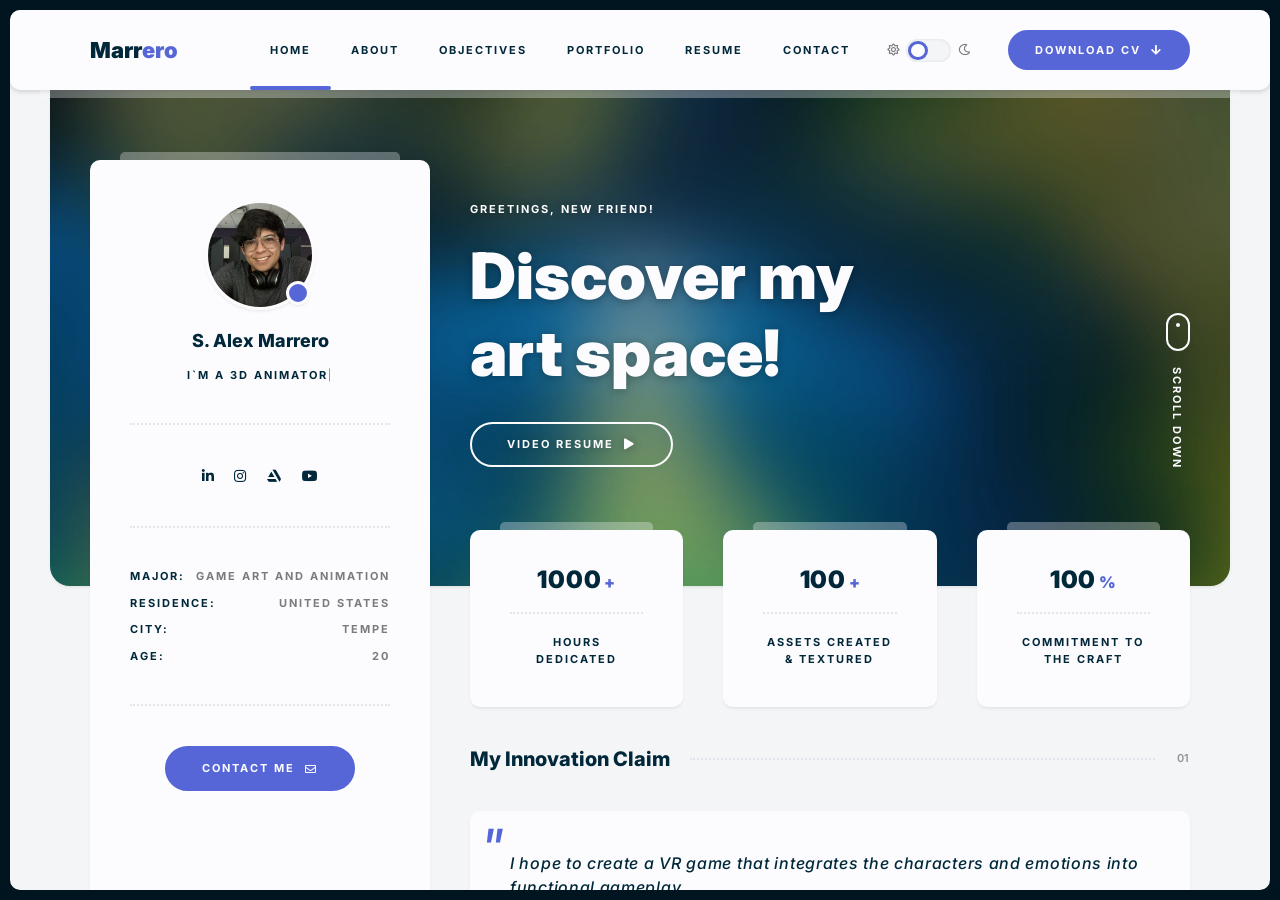
==== commit 69a03090: "Update index.html" ====
--- a/index.html
+++ b/index.html
@@ -90,7 +90,7 @@
                         <a href="#about-triger" data-scroll-to="#about-triger" data-scroll-offset="-130">About</a>
                       </li>
                       <li id="objectives-link">
-                        <a href="objectives-triger" data-scroll-to="#objectives-triger" data-scroll-offset="-130">Objectives</a>
+                        <a href="objectives.html">Objectives</a>
                       </li>
                       <li id="portfolio-link">
                         <a href="#portfolio-triger" data-scroll-to="#portfolio-triger" data-scroll-offset="-130">Portfolio</a>
@@ -206,6 +206,11 @@
 
                       <!-- info -->
                       <ul class="trm-table trm-mb-20">
+                        <!-- Major -->
+                        <li>
+                          <div class="trm-label">Major:</div>
+                          <div class="trm-label trm-label-light">Game Art and Animation</div>
+                        </li>
                         <!-- country -->
                         <li>
                           <div class="trm-label">Residence:</div>
@@ -219,7 +224,7 @@
                         <!-- age -->
                         <li>
                           <div class="trm-label">Age:</div>
-                          <div class="trm-label trm-label-light">19</div>
+                          <div class="trm-label trm-label-light">20</div>
                         </li>
                       </ul>
                       <!-- info end -->
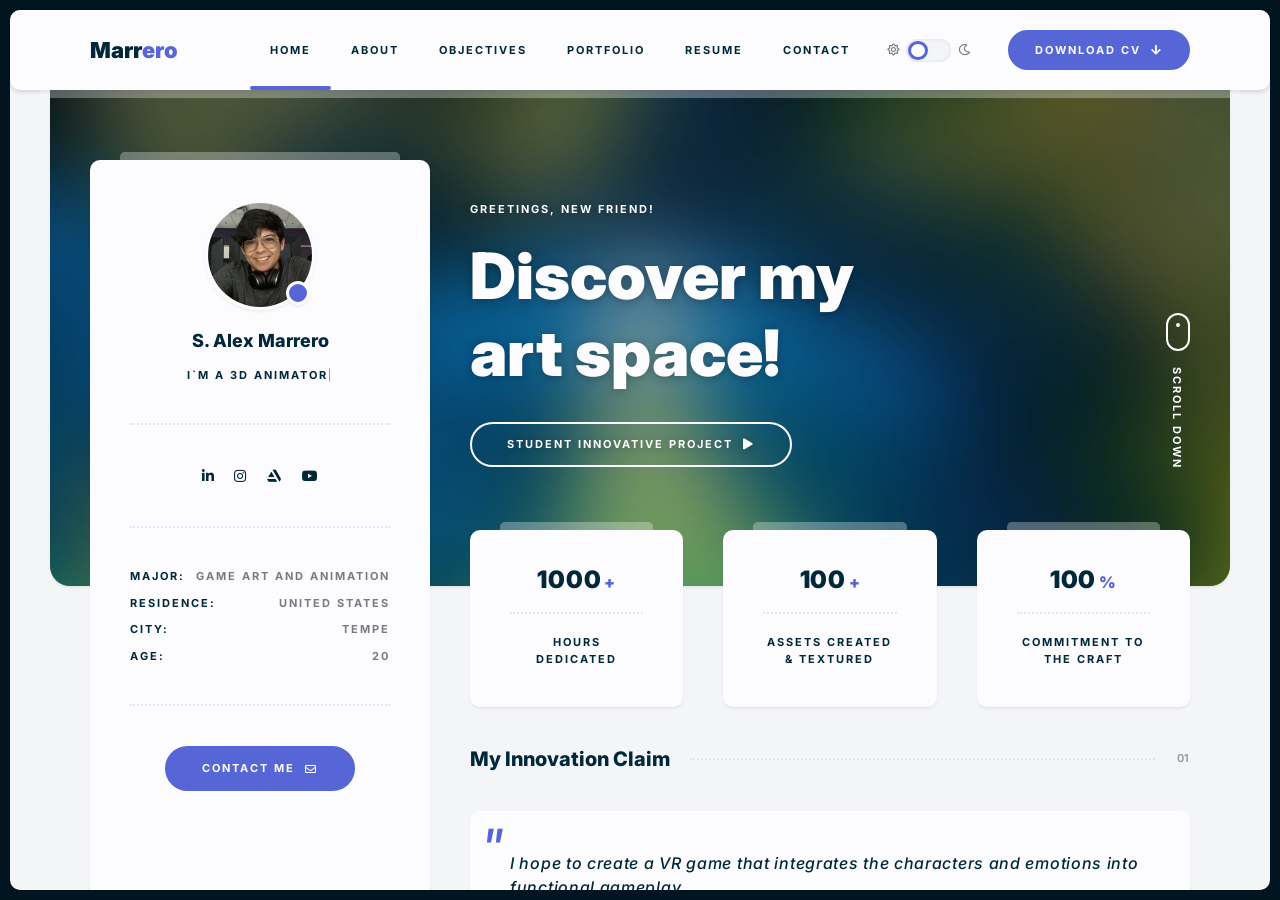
==== commit 7c2f1d09: "Update index.html" ====
--- a/index.html
+++ b/index.html
@@ -147,7 +147,7 @@
                       <div class="trm-banner-text">
                         <div class="trm-label trm-mb-20">Greetings, new friend!</div>
                         <h1 class="trm-mb-30">Discover my<br>art space!</h1>
-                        <a data-fancybox href="https://www.youtube.com/watch?v=Mo_vRjtKgSI" class="trm-btn trm-btn-border">Video Resume <i class="fas fa-play"></i></a>
+                        <a data-fancybox href="https://youtu.be/qAy9clpGF0w" class="trm-btn trm-btn-border">Student Innovative Project <i class="fas fa-play"></i></a>
                       </div>
                       <!-- banner title end -->
 
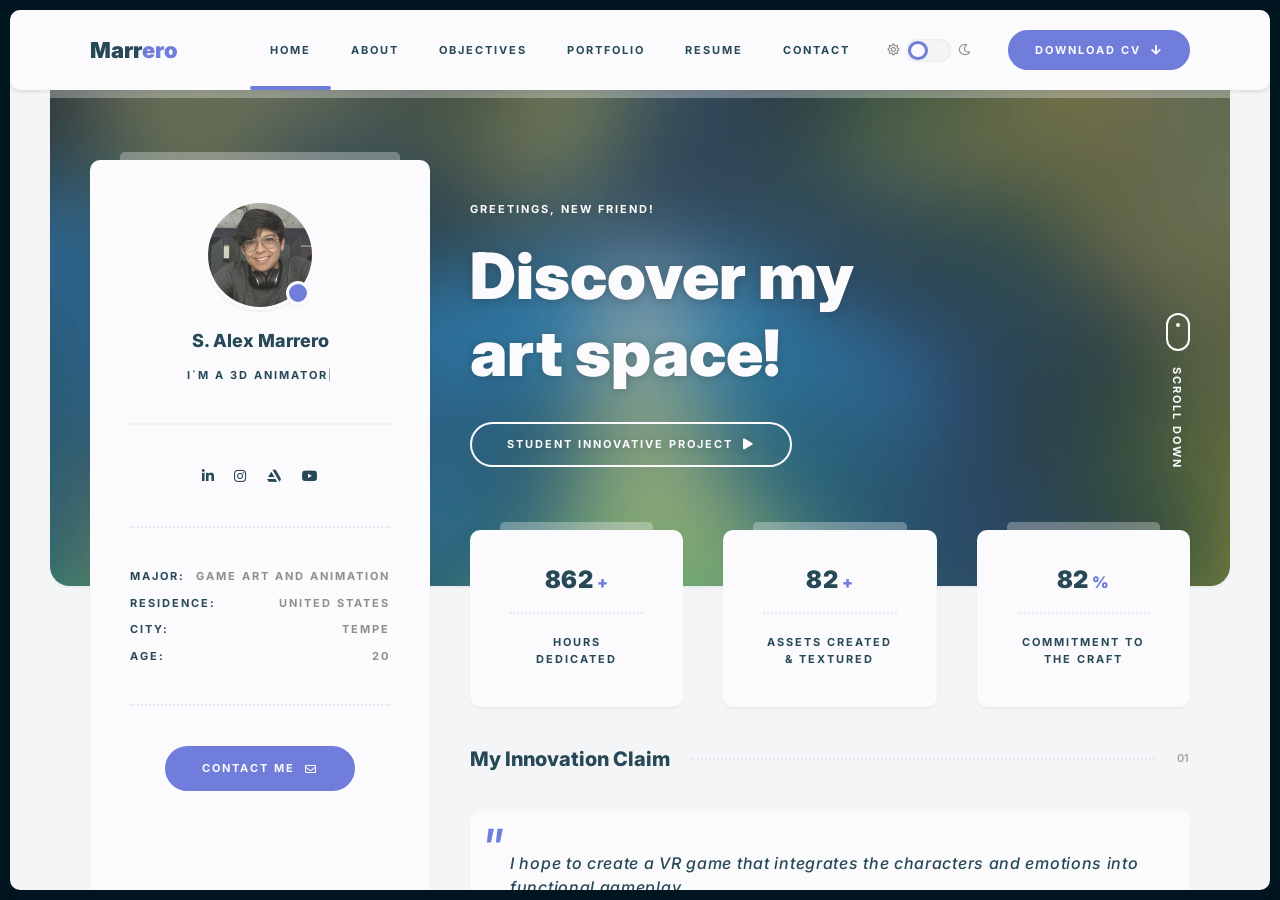
==== commit 4f564409: "Update index.html" ====
--- a/index.html
+++ b/index.html
@@ -307,7 +307,7 @@
                             <div class="col-lg-12">
 
                                 <!-- title -->
-                                <h5 class="trm-mb-40 trm-mt-40 trm-title-with-divider">Video resume <span data-number="02"></span></h5>
+                                <h5 class="trm-mb-40 trm-mt-40 trm-title-with-divider">Student Innovative Project <span data-number="02"></span></h5>
 
                             </div>
                             <div class="col-lg-12">
@@ -315,9 +315,9 @@
                                 <!-- video -->
                                 <div class="trm-video trm-scroll-animation" data-scroll data-scroll-offset="40">
                                     <div class="trm-video-content trm-overlay">
-                                        <img src="img/video.jpg" alt="video-cover">
+                                        <img src="img/SIP Cover.png" alt="video-cover">
                                         <div class="trm-button-puls"></div>
-                                        <a data-fancybox href="https://www.youtube.com/watch?v=Mo_vRjtKgSI" class="trm-play-button"><i class="fas fa-play"></i></a>
+                                        <a data-fancybox href="https://youtu.be/qAy9clpGF0w" class="trm-play-button"><i class="fas fa-play"></i></a>
                                     </div>
                                 </div>
                                 <!-- video end -->
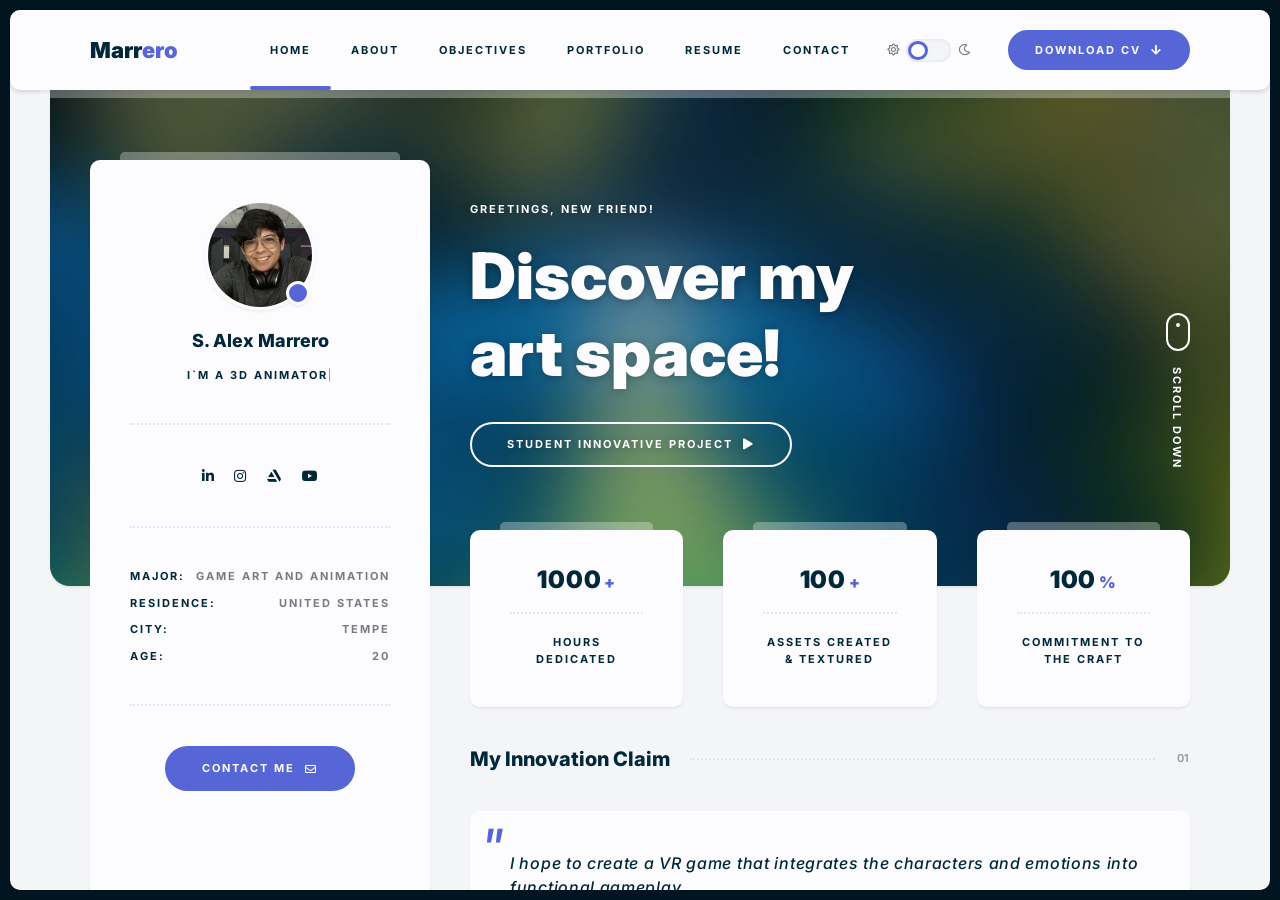
==== commit dc53c8e1: "Update index.html" ====
--- a/index.html
+++ b/index.html
@@ -147,7 +147,7 @@
                       <div class="trm-banner-text">
                         <div class="trm-label trm-mb-20">Greetings, new friend!</div>
                         <h1 class="trm-mb-30">Discover my<br>art space!</h1>
-                        <a data-fancybox href="https://youtu.be/qAy9clpGF0w" class="trm-btn trm-btn-border">Student Innovative Project <i class="fas fa-play"></i></a>
+                        <a data-fancybox href="https://youtu.be/MuJvdspCkZ8" class="trm-btn trm-btn-border">Student Innovative Project <i class="fas fa-play"></i></a>
                       </div>
                       <!-- banner title end -->
 
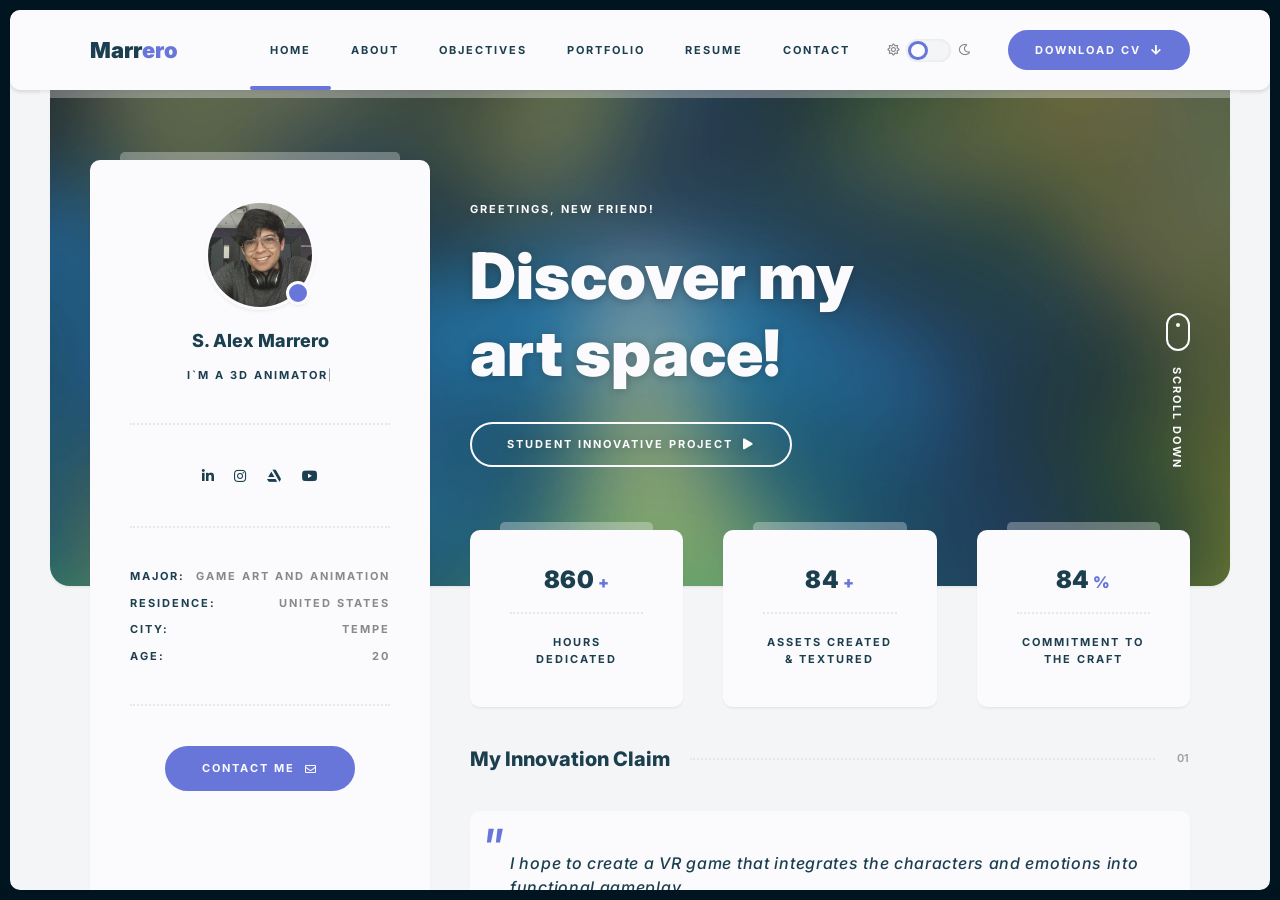
==== commit aeb51f50: "Update index.html" ====
--- a/index.html
+++ b/index.html
@@ -317,7 +317,7 @@
                                     <div class="trm-video-content trm-overlay">
                                         <img src="img/SIP Cover.png" alt="video-cover">
                                         <div class="trm-button-puls"></div>
-                                        <a data-fancybox href="https://youtu.be/qAy9clpGF0w" class="trm-play-button"><i class="fas fa-play"></i></a>
+                                        <a data-fancybox href="https://www.youtube.com/watch?v=MuJvdspCkZ8" class="trm-play-button"><i class="fas fa-play"></i></a>
                                     </div>
                                 </div>
                                 <!-- video end -->
@@ -581,10 +581,10 @@
                                     <div>
                                         <div class="trm-skill-header">
                                             <h6 class="trm-mb-15">Substance Painter</h6>
-                                            <span class="trm-label trm-label-light">10%</span>
+                                            <span class="trm-label trm-label-light">70%</span>
                                         </div>
                                         <div class="trm-progressbar-frame">
-                                            <div class="trm-progressbar p10"></div>
+                                            <div class="trm-progressbar p70"></div>
                                         </div>
                                     </div>
                                 </div>
@@ -657,10 +657,10 @@
                                     <div>
                                         <div class="trm-skill-header">
                                             <h6 class="trm-mb-15">Game Engines Knowledge</h6>
-                                            <span class="trm-label trm-label-light">30%</span>
+                                            <span class="trm-label trm-label-light">80%</span>
                                         </div>
                                         <div class="trm-progressbar-frame">
-                                            <div class="trm-progressbar p30"></div>
+                                            <div class="trm-progressbar p80"></div>
                                         </div>
                                     </div>
                                 </div>
@@ -687,7 +687,7 @@
                                             <div class="trm-card-header">
                                                 <div class="trm-left-side">
                                                     <h6 class="trm-mb-15">University of Advancing Technology</h6>
-                                                    <div class="trm-text-sm trm-accent-color trm-mb-15"><i>Sept 2024 - Present</i></div>
+                                                    <div class="trm-text-sm trm-accent-color trm-mb-15"><i>Sept 2024 - Aug 2026</i></div>
                                                 </div>
                                             </div>
                                             <div class="trm-mb-20">At UAT, I developed my artistic skills in a hands-on, project-based environment that felt like a real game studio. I learned industry-standard pipelines for 3D modeling, texturing, and animation while working with professional software.</div>
